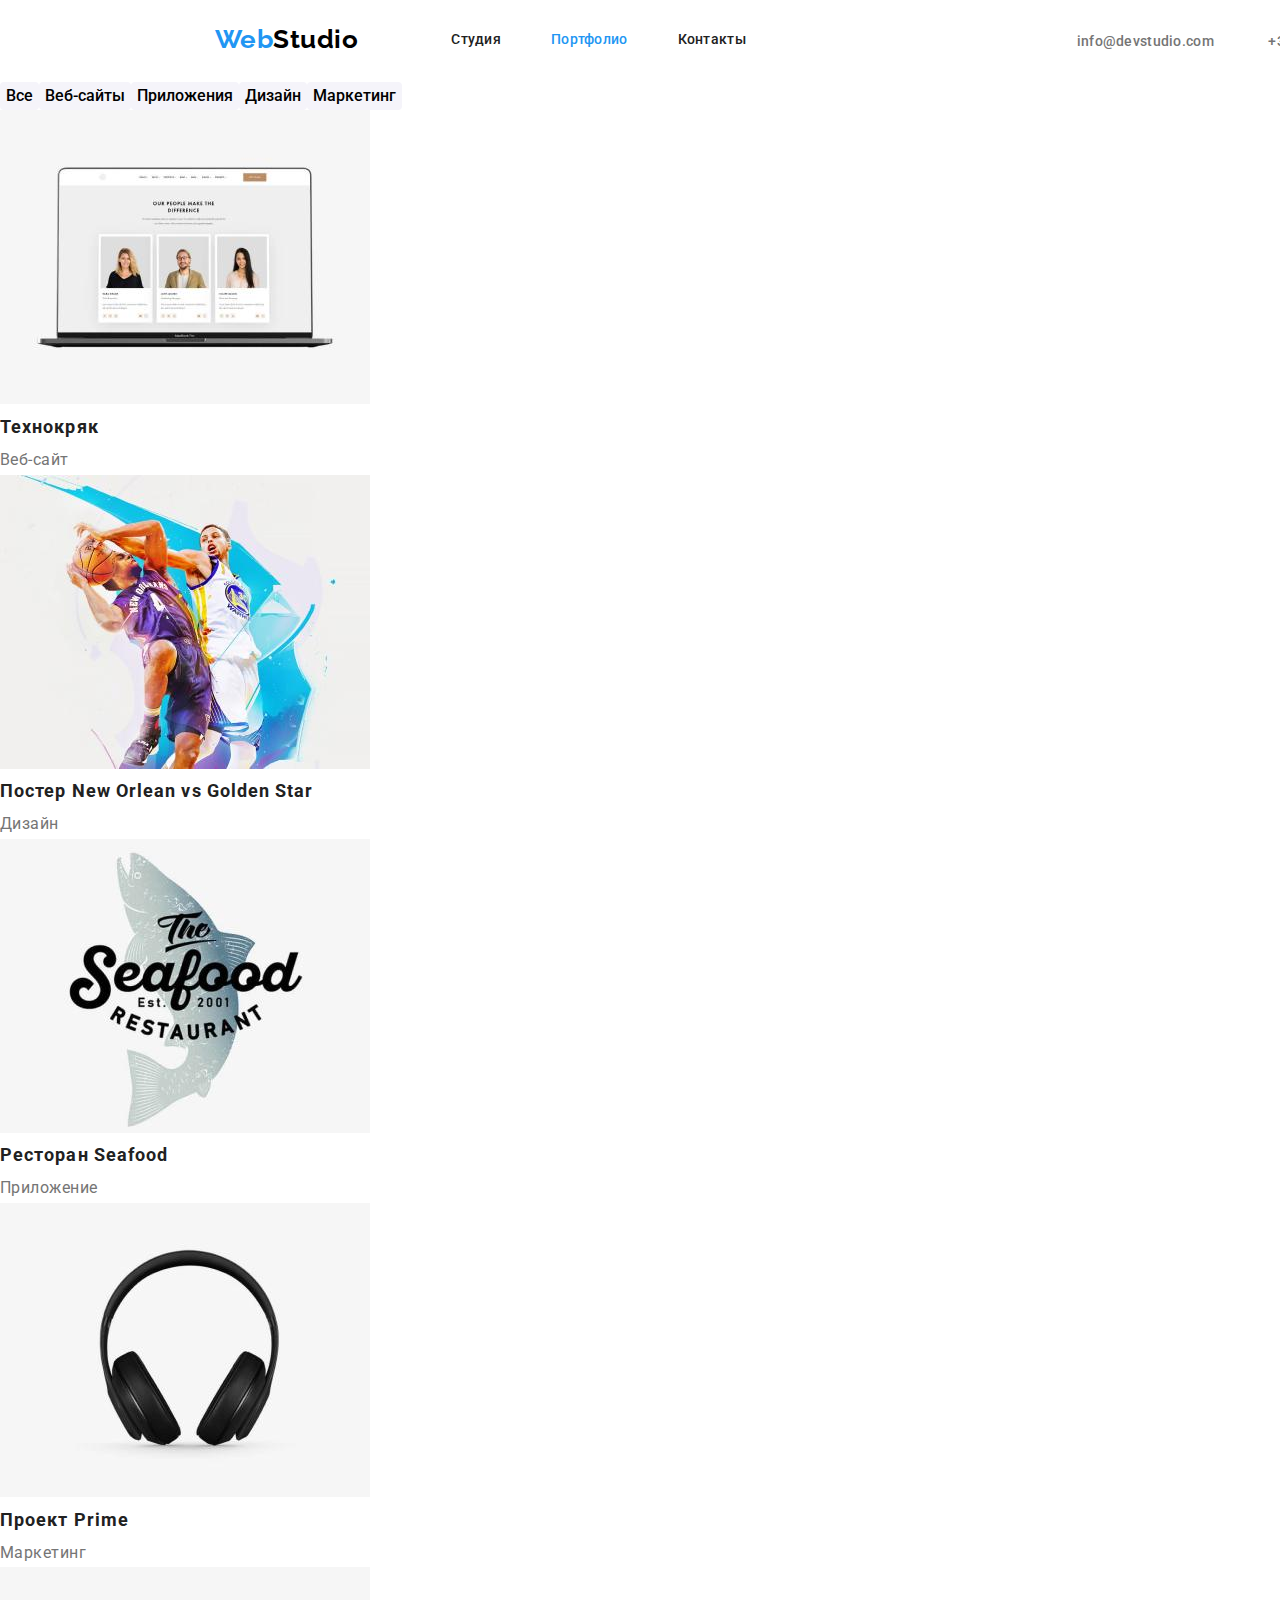
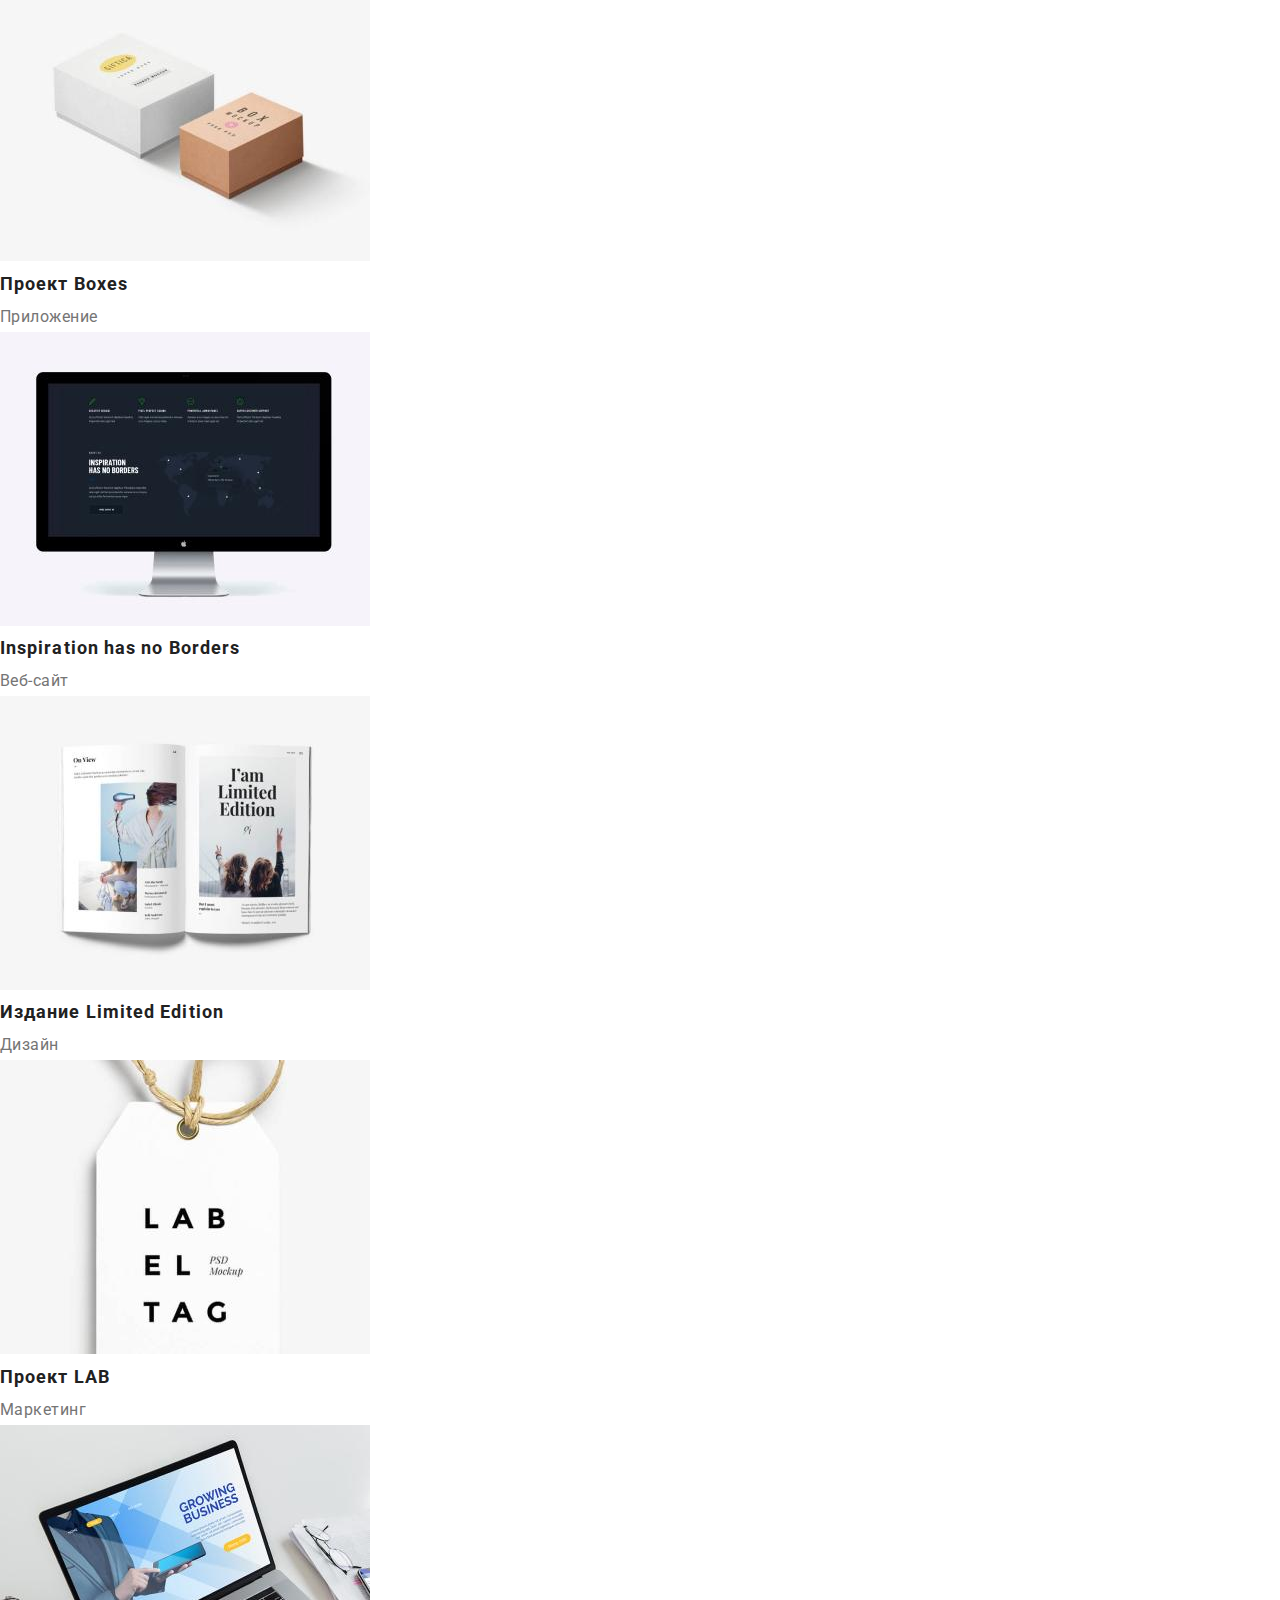
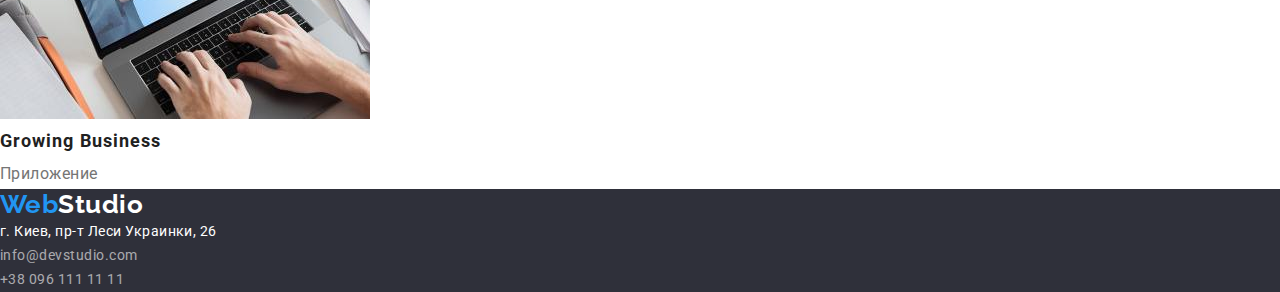
==== portfolio.html @ 9abdc6a3 "hw3 update" ====
<!DOCTYPE html>
<html lang="ru">
<head>
    <meta charset="UTF-8">
    <meta http-equiv="X-UA-Compatible" content="IE=edge">
    <meta name="viewport" content="width=device-width, initial-scale=1.0">
    <title>Портфолио</title>
    <link rel="preconnect" href="https://fonts.googleapis.com">
    <link rel="preconnect" href="https://fonts.gstatic.com" crossorigin>
    <link href="https://fonts.googleapis.com/css2?family=Raleway:wght@700&family=Roboto:wght@400;500;700;900&display=swap"
        rel="stylesheet">
    <link rel="stylesheet" href="./css/modern-normalize.css">
    <link rel="stylesheet" href="./css/styles.css">
</head>
<body>

    <!-- HEADER -->
    
    <header class="hdr">
        <nav>
            <ul class="hdr-list">
                <li><a class="logo-hdr" href="index.html">Web<span class="logo-studio">Studio</span></a></li>
                <div class="hdr-list-nav">
                <li class="hdr-list-items"><a class="nav-list" href="index.html">Студия</a></li>
                <li class="hdr-list-items"><a class="nav-list current" href="portfolio.html">Портфолио</a></li>
                <li class="hdr-list-items"><a class="nav-list" href="">Контакты</a></li>
            </div>
            </ul>
        </nav>
        <ul class="hdr-list1">
            <li class="hdr-list-items1"><a class="nav-list1" href="mailto:info@devstudio.com">info@devstudio.com</a></li>
            <li class="hdr-list-items1"><a class="nav-list1" href="tel:+380961111111">+38 096 111 11 11</a></li>
        </ul>
    </header>
        
    <!-- MAIN PART -->

    <main>
      
      <section class="portfolio">
      <h1 class="portfolio-title">Портфолио</h1>

      <!-- FILTERS -->
            <ul class="filters-list">
            <li><button class="filters-list-button active-button" type="button">Все</button></li>
            <li><button class="filters-list-button" type="button">Веб-сайты</button></li>
            <li><button class="filters-list-button" type="button">Приложения</button></li>
            <li><button class="filters-list-button" type="button">Дизайн</button></li>
            <li><button class="filters-list-button" type="button">Маркетинг</button></li>
        </ul>
       

        <!-- PROJECTS -->
            <ul class="projects-list">
            <li>
                <img src="./images/img1_1.jpg" width="370" alt="Фото_ноутбука">
                <h2 class="projects-list-h2">Технокряк</h2>
                <p class="projects-list-p">Веб-сайт</p>
            </li>
            <li>
                <img src="./images/img2_1.jpg" width="370" alt="Постер">
                <h2 class="projects-list-h2">Постер <span lang="en">New Orlean vs Golden Star</span></h2>
                <p class="projects-list-p">Дизайн</p>
            </li>
            <li>
                <img src="./images/img3_1.jpg" width="370" alt="Лого_ресторана">
                <h2 class="projects-list-h2">Ресторан <span lang="en">Seafood</span></h2>
                <p class="projects-list-p">Приложение</p>
            </li>
            <li>
                <img src="./images/img4_1.jpg" width="370" alt="Фото_наушников">
                <h2 class="projects-list-h2">Проект <span lang="en">Prime</span></h2>
                <p class="projects-list-p">Маркетинг</p>
            </li>
            <li>
                <img src="./images/img5_1.jpg" width="370" alt="Коробки">
                <h2 class="projects-list-h2">Проект <span lang="en">Boxes</span></h2>
                <p class="projects-list-p">Приложение</p>
            </li>
            <li>
                <img src="./images/img6_1.jpg" width="370" alt="Монитор">
                <h2 class="projects-list-h2" lang="en">Inspiration has no Borders</h2>
                <p class="projects-list-p">Веб-сайт</p>
            </li>
            <li>
                <img src="./images/img7_1.jpg" width="370" alt="Книга">
                <h2 class="projects-list-h2">Издание <span lang="en">Limited Edition</span></h2>
                <p class="projects-list-p">Дизайн</p>
            </li>
            <li>
                <img src="./images/img8_1.jpg" width="370" alt="Бирка">
                <h2 class="projects-list-h2">Проект <span lang="en">LAB</span></h2>
                <p class="projects-list-p">Маркетинг</p>
            </li>
            <li>
                <img src="./images/img9_1.jpg" width="370" alt="Ноутбук_на_столе">
                <h2 class="projects-list-h2" lang="en">Growing Business</h2>
                <p class="projects-list-p">Приложение</p>
            </li>
            </ul>
        </section>

    </main>

    <!-- FOOTER -->

    <footer class="foot">
        <a class="logo-ftr" href="index.html">Web<span class="logo-studio-footer">Studio</span></a>
        <address class="adrs">
            <ul class="foot-list">
                <li><a class="foot-adrs" href="https://goo.gl/maps/mkaMECq21xG1Tthk6" target="_blank"
                        rel="noopener noreferrer">
                        г. Киев, пр-т Леси Украинки, 26</a> </li>
                <li><a class="foot-contacts" href="mailto:info@devstudio.com">info@devstudio.com</a></li>
                <li><a class="foot-contacts" href="tel:+380961111111">+38 096 111 11 11</a></li>
            </ul>
        </address>
    </footer>
</body>
</html>
---- css/styles.css ----
:root {
  --background: #ffffff;
  --logo-text: #000000;
  --main-h2h3: #212121;
  --hero-background: #2f303a;
  --main-text: #757575;
  --footer: rgb(255, 255, 255, 0.6);
  --accent: #2196f3;
  --section4-bckgnd: #f5f4fa;
}

h1,
h2,
h3,
h4,
h5,
h6,
p,
ul {
  margin: 0;
  padding: 0;
  border: 0;
  font-size: 100%;
  font: inherit;
  vertical-align: baseline;
}

body {
  background-color: var(--background);
  font-family: 'Roboto', sans-serif;
  letter-spacing: 0.03em;
  color: var(--main-h2h3);
  box-sizing: border-box;
}

/* HEADER */

.hdr {
  width: 1600px;
  margin: 0 auto;
  display: flex;
  flex-direction: row;
}
.hdr-list .current {
  font-weight: 500;
  font-size: 14px;
  line-height: 1.14;
  letter-spacing: 0.02em;
  color: var(--accent);
  text-decoration: none;
}
.hdr-list-items {
  display: flex;
  flex-direction: row;
  margin-right: 50px;
}
.nav-list {
  text-decoration: none;
}
.nav-list1 {
  text-decoration: none;
}
.hdr-list {
  list-style: none;
  display: flex;
  flex-direction: row;
  margin: 0;
  padding: 0;
}
.hdr-list-nav {
  display: flex;
  margin-left: 93px;
  padding-top: 32px;
  padding-bottom: 32px;
}
.hdr-list1 {
  list-style: none;
  display: inline-block;
  flex-direction: row;
  margin-top: 32px;
  margin-right: 0;
  margin-bottom: 32px;
  margin-left: 281px;
}
.hdr-list-items1 {
  margin-right: 50px;
  display: inline-block;
}
.nav-list {
  font-weight: 500;
  font-size: 14px;
  line-height: 1.14;
  letter-spacing: 0.02em;
  color: var(--main-h2h3);
}

.nav-list1 {
  font-weight: 500;
  font-size: 14px;
  line-height: 1.14;
  letter-spacing: 0.02em;
  color: var(--main-text);
}

.logo-studio {
  color: var(--logo-text);
  font-family: Raleway;
  font-weight: 700;
  font-size: 26px;
  line-height: 1.19;
}

.logo-hdr,
.logo-ftr {
  color: var(--accent);
  font-family: Raleway;
  font-weight: 700;
  font-size: 26px;
  line-height: 1.19;
  text-decoration: none;
  display: inline-block;
  flex-direction: row;
}
.logo-hdr {
  margin-top: 24px;
  margin-bottom: 25px;
  margin-left: 215px;
}
.cont-header {
  display: flexbox;
  flex-direction: row;
}

.current:hover,
.current:focus,
.nav-list:hover,
.nav-list:focus,
.nav-list1:hover,
.nav-list1:focus {
  color: var(--accent);
}

/* BODY */

/* section 1 */
.section1 {
  display: flex;
  flex-direction: column;
  justify-content: center;
  background-color: var(--hero-background);
  width: 1600px;
  margin: 0 auto;
}

.section1-title {
  font-weight: 900;
  font-size: 44px;
  line-height: 1.36;
  letter-spacing: 0.06em;
  text-transform: uppercase;
  color: var(--background);
  text-align: center;
  margin-top: 200px;
  margin-left: auto;
  margin-right: auto;
}

.btn {
  font-family: Roboto;
  background-color: var(--accent);
  color: var(--background);
  cursor: pointer;
  font-weight: 700;
  font-size: 16px;
  line-height: 1.87;
  text-align: center;
  letter-spacing: 0.06em;
  border: none;
  border-radius: 4px;
  margin-top: 30px;
  margin-bottom: 200px;
  margin-right: auto;
  margin-left: auto;
  padding: 10px 32px;
}

.btn:hover,
.btn:focus,
.btn:active {
  background-color: var(--accent);
  color: var(--background);
}

/* section 2 */

.section2-title {
  display: none;
}

.section2-list {
  list-style: none;
}
.section2-subtitle {
  font-weight: 700;
  font-size: 14px;
  line-height: 1.14;
  text-transform: uppercase;
}

.section2-list-text {
  font-size: 14px;
  line-height: 1.71;
  color: var(--main-text);
}

/* section 3 */
.section3-title {
  font-weight: 700;
  font-size: 36px;
  line-height: 1.16;
}
.section3-list {
  list-style: none;
}
/* section4 */
.section4 {
  background-color: var(--section4-bckgnd);
}
.section4-title {
  font-weight: 700;
  font-size: 36px;
  line-height: 1.16;
}

.section4-list {
  list-style: none;
  background-color: var(--background);
}

.section4-list-title {
  font-weight: 500;
  font-size: 16px;
  line-height: 1.18;
}

.section4-list-text {
  font-size: 16px;
  line-height: 1.18;
  color: var(--main-text);
}

/* footer */
.foot {
  background-color: var(--hero-background);
}
.foot-adrs {
  text-decoration: none;
}
.foot-contacts {
  text-decoration: none;
}
.logo-studio-footer {
  font-family: Raleway;
  font-weight: 700;
  font-size: 26px;
  line-height: 1.19;
  color: var(--background);
}
.adrs {
  font-size: 14px;
  line-height: 1.71;
  font-style: normal;
  color: var(--background);
}
.foot-list {
  list-style: none;
}
.foot-adrs {
  font-size: 14px;
  line-height: 1.71;
  font-style: normal;
  color: var(--background);
}
.foot-adrs:hover,
.foot-adrs:focus,
.foot-adrs:active {
  color: var(--accent);
}

.foot-contacts {
  color: var(--footer);
}
.foot-contacts:hover,
.foot-contacts:focus,
.foot-contacts:active {
  color: var(--accent);
}

/* PORTFOLIO */

.portfolio-title {
  display: none;
}

/* FILTERS */
.filters-list {
  background-color: var(--background);
  display: flex;
  list-style: none;
}

.filters-list-button {
  font-family: Roboto;
  background-color: var(--section4-bckgnd);
  cursor: pointer;
  font-weight: 500;
  font-size: 16px;
  line-height: 1.62;
  text-align: center;
  border: none;
  border-radius: 4px;
}

.filters-list-button:hover,
.filters-list-button:focus,
.active-button:active {
  color: var(--background);
  background-color: var(--accent);
}

/* PROJECTS */
.projects-list {
  list-style: none;
}
.projects-list-h2 {
  font-weight: 700;
  font-size: 18px;
  line-height: 2;
  letter-spacing: 0.06em;
}
.projects-list-p {
  font-size: 16px;
  line-height: 1.87;
  color: var(--main-text);
}
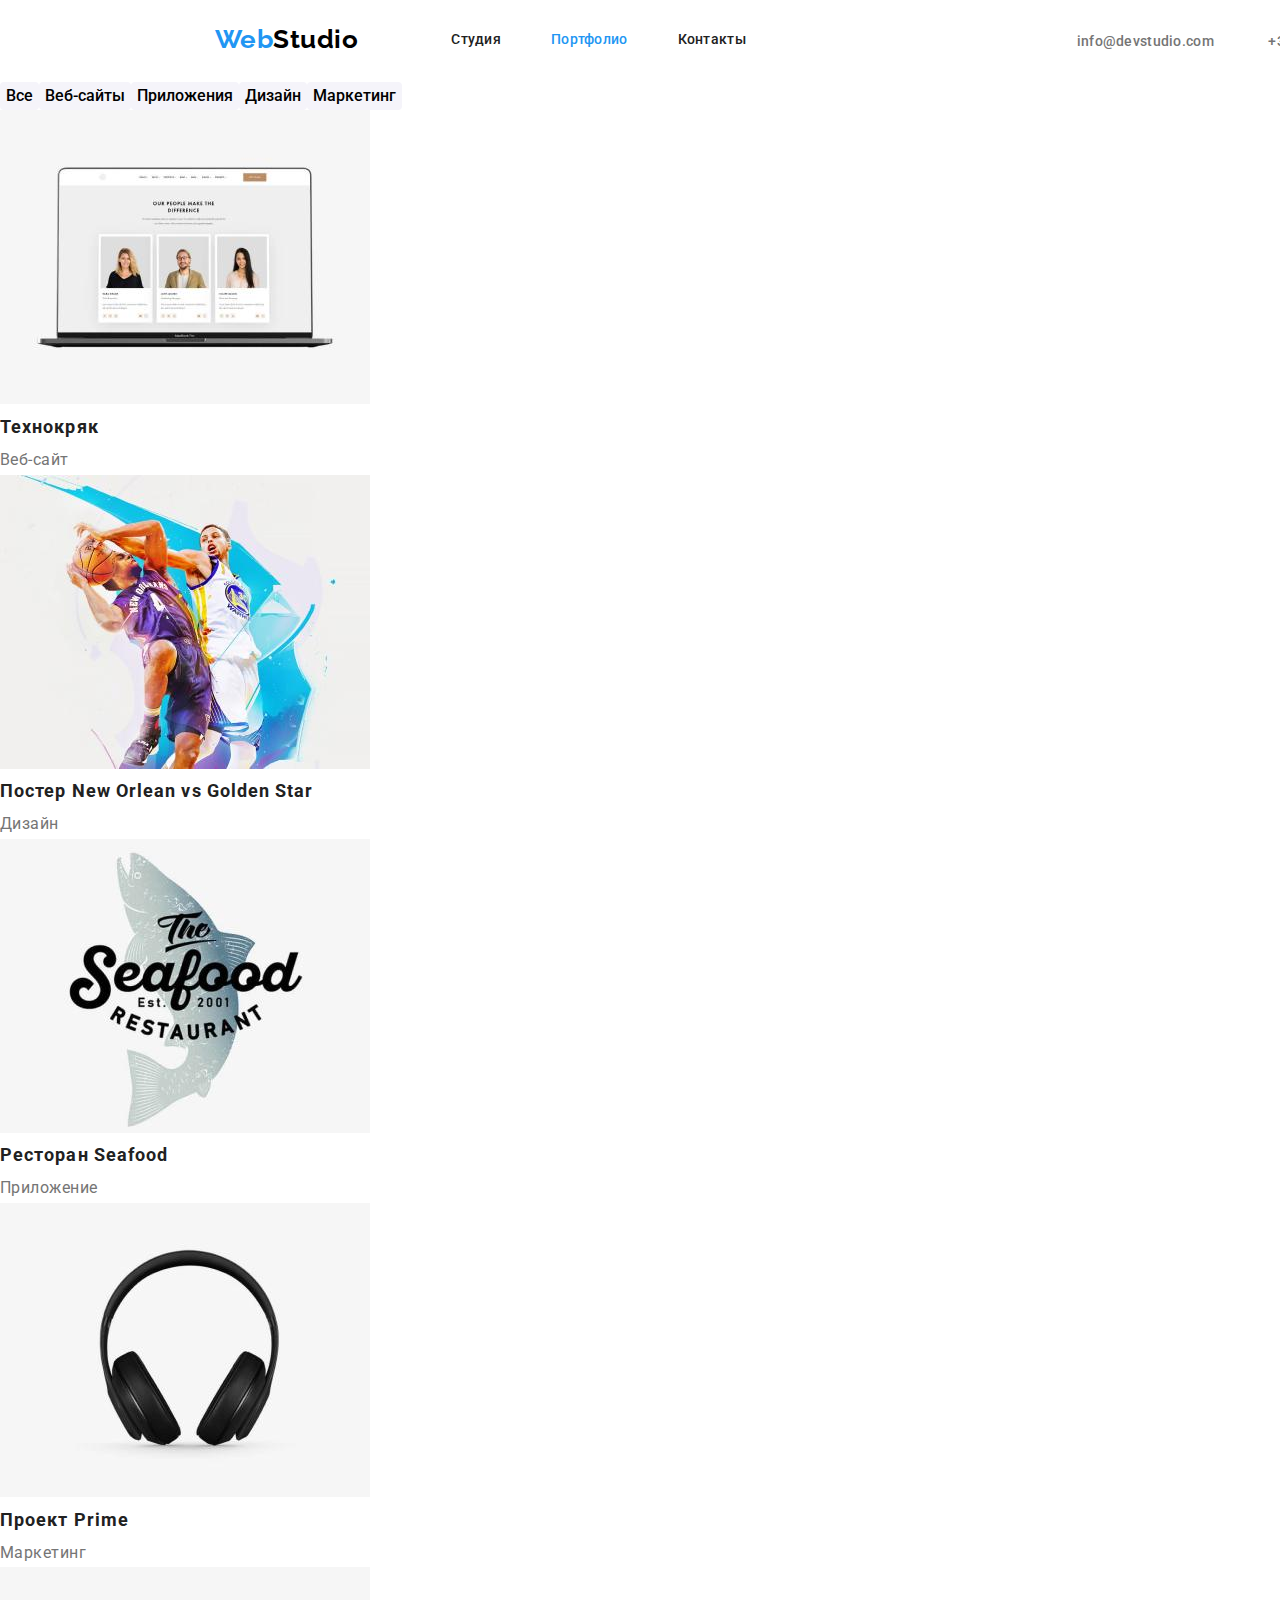
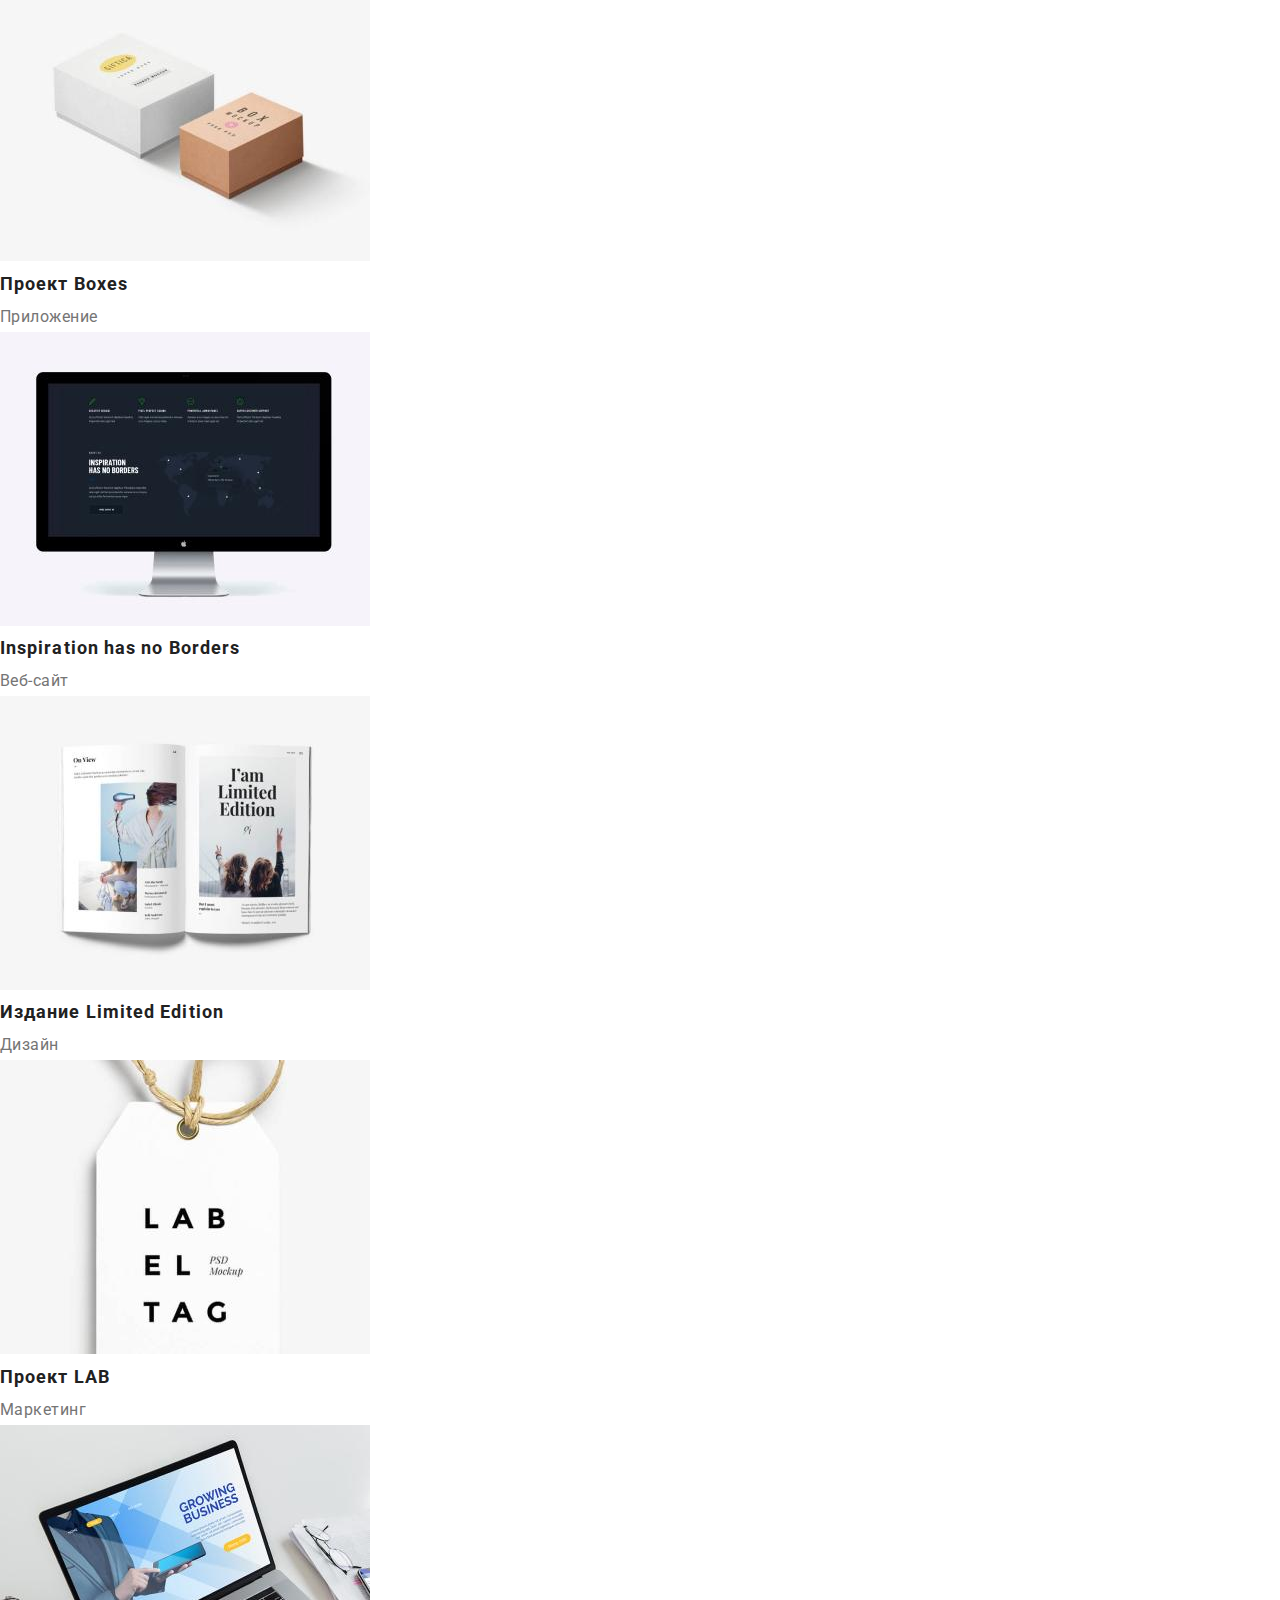
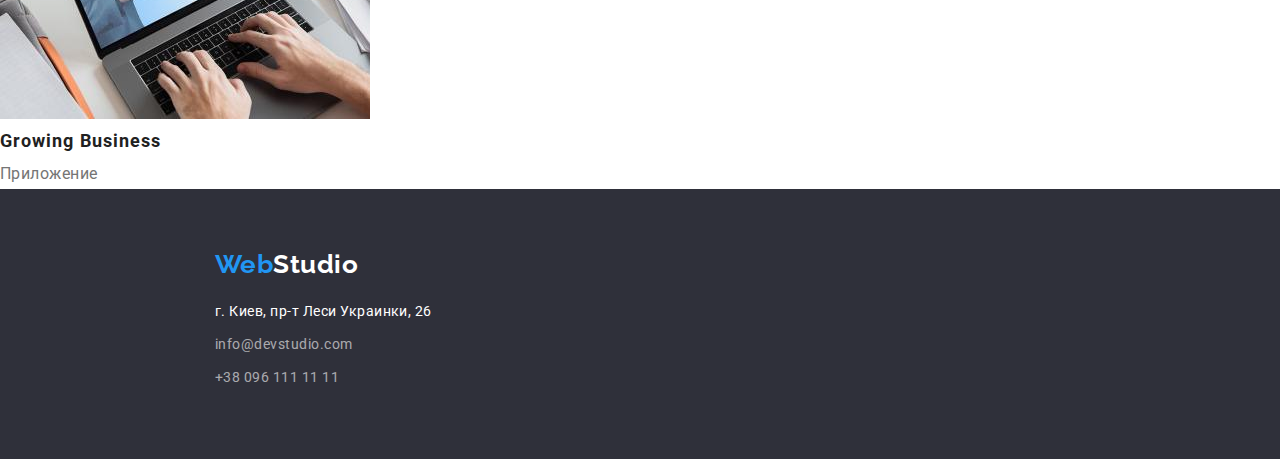
==== commit fcc68e6a: "HW3-update-index-done" ====
--- a/portfolio.html
+++ b/portfolio.html
@@ -108,11 +108,12 @@
         <a class="logo-ftr" href="index.html">Web<span class="logo-studio-footer">Studio</span></a>
         <address class="adrs">
             <ul class="foot-list">
-                <li><a class="foot-adrs" href="https://goo.gl/maps/mkaMECq21xG1Tthk6" target="_blank"
+                <li class="foot-list-item"><a class="foot-adrs" href="https://goo.gl/maps/mkaMECq21xG1Tthk6" target="_blank"
                         rel="noopener noreferrer">
                         г. Киев, пр-т Леси Украинки, 26</a> </li>
-                <li><a class="foot-contacts" href="mailto:info@devstudio.com">info@devstudio.com</a></li>
-                <li><a class="foot-contacts" href="tel:+380961111111">+38 096 111 11 11</a></li>
+                <li class="foot-list-item"><a class="foot-contacts" href="mailto:info@devstudio.com">info@devstudio.com</a>
+                </li>
+                <li class="foot-list-item"><a class="foot-contacts" href="tel:+380961111111">+38 096 111 11 11</a></li>
             </ul>
         </address>
     </footer>
--- a/css/styles.css
+++ b/css/styles.css
@@ -118,13 +118,13 @@
   font-size: 26px;
   line-height: 1.19;
   text-decoration: none;
-  display: inline-block;
-  flex-direction: row;
 }
 .logo-hdr {
   margin-top: 24px;
   margin-bottom: 25px;
   margin-left: 215px;
+  display: inline-block;
+  flex-direction: row;
 }
 .cont-header {
   display: flexbox;
@@ -192,19 +192,32 @@
 }
 
 /* section 2 */
-
+.section2 {
+  width: 1170px;
+  display: flex;
+  margin-top: 94px;
+  margin-left: auto;
+  margin-right: auto;
+}
 .section2-title {
   display: none;
 }
 
 .section2-list {
   list-style: none;
+  display: flex;
+  flex-direction: row;
+}
+.sec2-list-item {
+  margin-right: 30px;
+  width: 270px;
 }
 .section2-subtitle {
   font-weight: 700;
   font-size: 14px;
   line-height: 1.14;
   text-transform: uppercase;
+  margin-bottom: 10px;
 }
 
 .section2-list-text {
@@ -214,44 +227,95 @@
 }
 
 /* section 3 */
+.section3 {
+  width: 1170px;
+  margin-top: 94px;
+  margin-left: auto;
+  margin-right: auto;
+}
 .section3-title {
   font-weight: 700;
   font-size: 36px;
   line-height: 1.16;
+  display: flex;
+  flex-direction: row;
+  justify-content: center;
 }
 .section3-list {
-  list-style: none;
+  display: flex;
+  flex-direction: row;
+  margin-top: 50px;
+}
+.section3-list-item {
+  list-style: none;
+  margin-right: 30px;
 }
 /* section4 */
 .section4 {
   background-color: var(--section4-bckgnd);
+  width: 1600px;
+  margin-top: 94px;
+  margin-right: auto;
+  margin-left: auto;
+  padding-top: 94px;
+  padding-bottom: 94px;
 }
 .section4-title {
   font-weight: 700;
   font-size: 36px;
   line-height: 1.16;
-}
-
+  display: flex;
+  flex-direction: row;
+  justify-content: center;
+}
 .section4-list {
+  margin-top: 50px;
+  margin-right: auto;
+  margin-left: auto;
+  display: flex;
+  flex-direction: row;
+  width: 1170px;
+}
+.section4-list-item {
   list-style: none;
   background-color: var(--background);
+  margin-right: 30px;
 }
 
 .section4-list-title {
   font-weight: 500;
   font-size: 16px;
   line-height: 1.18;
+  display: flex;
+  justify-content: center;
+  margin-top: 30px;
 }
 
 .section4-list-text {
   font-size: 16px;
   line-height: 1.18;
+  display: flex;
+  justify-content: center;
+  margin-top: 10px;
+  margin-bottom: 30px;
   color: var(--main-text);
 }
 
 /* footer */
 .foot {
   background-color: var(--hero-background);
+  display: flex;
+  flex-direction: column;
+  width: 1600px;
+  margin-right: auto;
+  margin-left: auto;
+  padding-top: 60px;
+  padding-bottom: 60px;
+}
+.logo-ftr {
+  display: flex;
+  flex-direction: row;
+  margin-left: 215px;
 }
 .foot-adrs {
   text-decoration: none;
@@ -271,9 +335,16 @@
   line-height: 1.71;
   font-style: normal;
   color: var(--background);
+  margin-top: 20px;
+  margin-left: 215px;
 }
 .foot-list {
   list-style: none;
+  display: flex;
+  flex-direction: column;
+}
+.foot-list-item {
+  margin-bottom: 9px;
 }
 .foot-adrs {
   font-size: 14px;
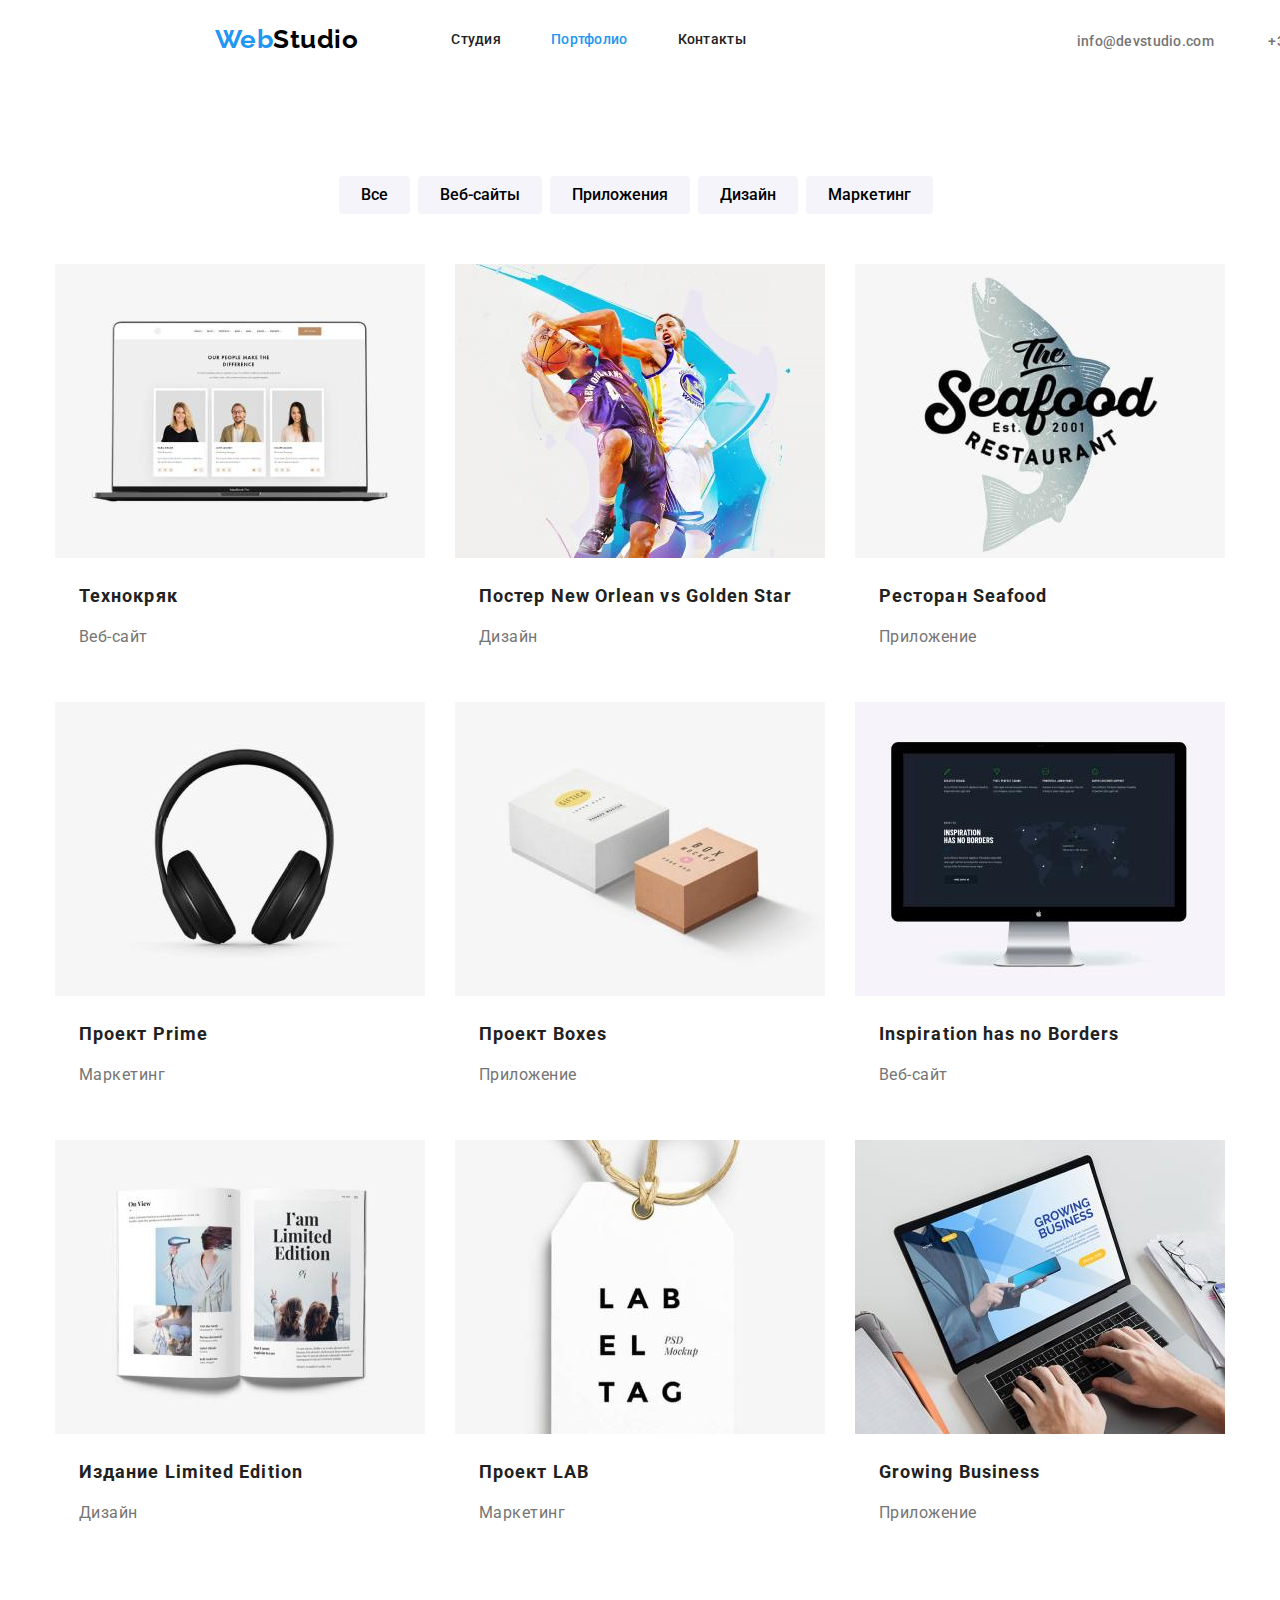
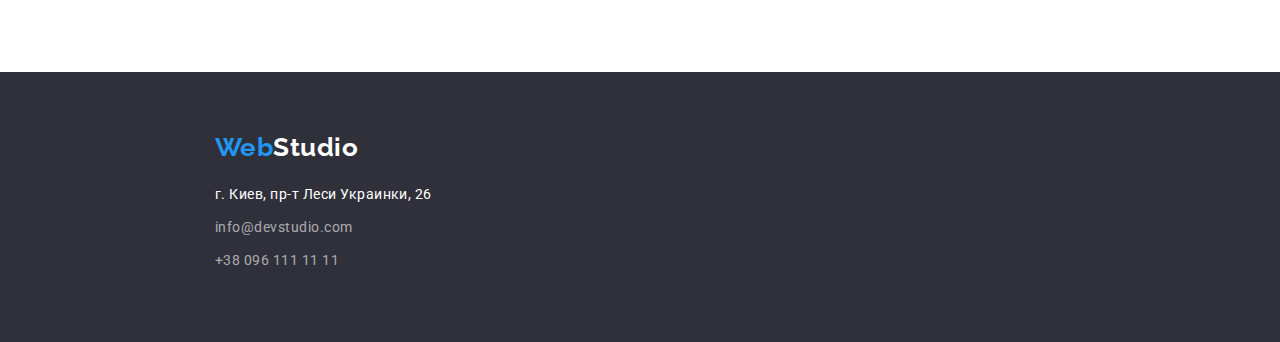
==== commit 0e00e8d0: "HW3-update" ====
--- a/portfolio.html
+++ b/portfolio.html
@@ -52,50 +52,50 @@
 
         <!-- PROJECTS -->
             <ul class="projects-list">
-            <li>
+            <li class="projects-list-item">
                 <img src="./images/img1_1.jpg" width="370" alt="Фото_ноутбука">
-                <h2 class="projects-list-h2">Технокряк</h2>
-                <p class="projects-list-p">Веб-сайт</p>
+                <h2 class="projects-list-subtitle">Технокряк</h2>
+                <p class="projects-list-text">Веб-сайт</p>
             </li>
-            <li>
+            <li class="projects-list-item">
                 <img src="./images/img2_1.jpg" width="370" alt="Постер">
-                <h2 class="projects-list-h2">Постер <span lang="en">New Orlean vs Golden Star</span></h2>
-                <p class="projects-list-p">Дизайн</p>
+                <h2 class="projects-list-subtitle">Постер <span lang="en">New Orlean vs Golden Star</span></h2>
+                <p class="projects-list-text">Дизайн</p>
             </li>
-            <li>
+            <li class="projects-list-item">
                 <img src="./images/img3_1.jpg" width="370" alt="Лого_ресторана">
-                <h2 class="projects-list-h2">Ресторан <span lang="en">Seafood</span></h2>
-                <p class="projects-list-p">Приложение</p>
+                <h2 class="projects-list-subtitle">Ресторан <span lang="en">Seafood</span></h2>
+                <p class="projects-list-text">Приложение</p>
             </li>
-            <li>
+            <li class="projects-list-item">
                 <img src="./images/img4_1.jpg" width="370" alt="Фото_наушников">
-                <h2 class="projects-list-h2">Проект <span lang="en">Prime</span></h2>
-                <p class="projects-list-p">Маркетинг</p>
+                <h2 class="projects-list-subtitle">Проект <span lang="en">Prime</span></h2>
+                <p class="projects-list-text">Маркетинг</p>
             </li>
-            <li>
+            <li class="projects-list-item">
                 <img src="./images/img5_1.jpg" width="370" alt="Коробки">
-                <h2 class="projects-list-h2">Проект <span lang="en">Boxes</span></h2>
-                <p class="projects-list-p">Приложение</p>
+                <h2 class="projects-list-subtitle">Проект <span lang="en">Boxes</span></h2>
+                <p class="projects-list-text">Приложение</p>
             </li>
-            <li>
+            <li class="projects-list-item">
                 <img src="./images/img6_1.jpg" width="370" alt="Монитор">
-                <h2 class="projects-list-h2" lang="en">Inspiration has no Borders</h2>
-                <p class="projects-list-p">Веб-сайт</p>
+                <h2 class="projects-list-subtitle" lang="en">Inspiration has no Borders</h2>
+                <p class="projects-list-text">Веб-сайт</p>
             </li>
-            <li>
+            <li class="projects-list-item">
                 <img src="./images/img7_1.jpg" width="370" alt="Книга">
-                <h2 class="projects-list-h2">Издание <span lang="en">Limited Edition</span></h2>
-                <p class="projects-list-p">Дизайн</p>
+                <h2 class="projects-list-subtitle">Издание <span lang="en">Limited Edition</span></h2>
+                <p class="projects-list-text">Дизайн</p>
             </li>
-            <li>
+            <li class="projects-list-item">
                 <img src="./images/img8_1.jpg" width="370" alt="Бирка">
-                <h2 class="projects-list-h2">Проект <span lang="en">LAB</span></h2>
-                <p class="projects-list-p">Маркетинг</p>
+                <h2 class="projects-list-subtitle">Проект <span lang="en">LAB</span></h2>
+                <p class="projects-list-text">Маркетинг</p>
             </li>
-            <li>
+            <li class="projects-list-item">
                 <img src="./images/img9_1.jpg" width="370" alt="Ноутбук_на_столе">
-                <h2 class="projects-list-h2" lang="en">Growing Business</h2>
-                <p class="projects-list-p">Приложение</p>
+                <h2 class="projects-list-subtitle" lang="en">Growing Business</h2>
+                <p class="projects-list-text">Приложение</p>
             </li>
             </ul>
         </section>
--- a/css/styles.css
+++ b/css/styles.css
@@ -368,7 +368,13 @@
 }
 
 /* PORTFOLIO */
-
+.portfolio {
+  width: 1170px;
+  margin-top: 94px;
+  margin-bottom: 94px;
+  margin-right: auto;
+  margin-left: auto;
+}
 .portfolio-title {
   display: none;
 }
@@ -377,6 +383,10 @@
 .filters-list {
   background-color: var(--background);
   display: flex;
+  flex-direction: row;
+  justify-content: center;
+  margin-top: 0;
+  margin-bottom: 50px;
   list-style: none;
 }
 
@@ -390,6 +400,8 @@
   text-align: center;
   border: none;
   border-radius: 4px;
+  margin-right: 8px;
+  padding: 6px 22px;
 }
 
 .filters-list-button:hover,
@@ -402,15 +414,30 @@
 /* PROJECTS */
 .projects-list {
   list-style: none;
-}
-.projects-list-h2 {
+  display: flex;
+  flex-wrap: wrap;
+  margin-right: -30px;
+}
+.projects-list-item {
+  display: flex;
+  flex-direction: column;
+  margin-right: 30px;
+  margin-bottom: 30px;
+}
+.projects-list-subtitle {
   font-weight: 700;
   font-size: 18px;
   line-height: 2;
   letter-spacing: 0.06em;
-}
-.projects-list-p {
+  margin-top: 20px;
+  margin-bottom: 4px;
+  margin-left: 24px;
+}
+.projects-list-text {
   font-size: 16px;
   line-height: 1.87;
   color: var(--main-text);
-}
+  margin-top: 4px;
+  margin-bottom: 20px;
+  margin-left: 24px;
+}
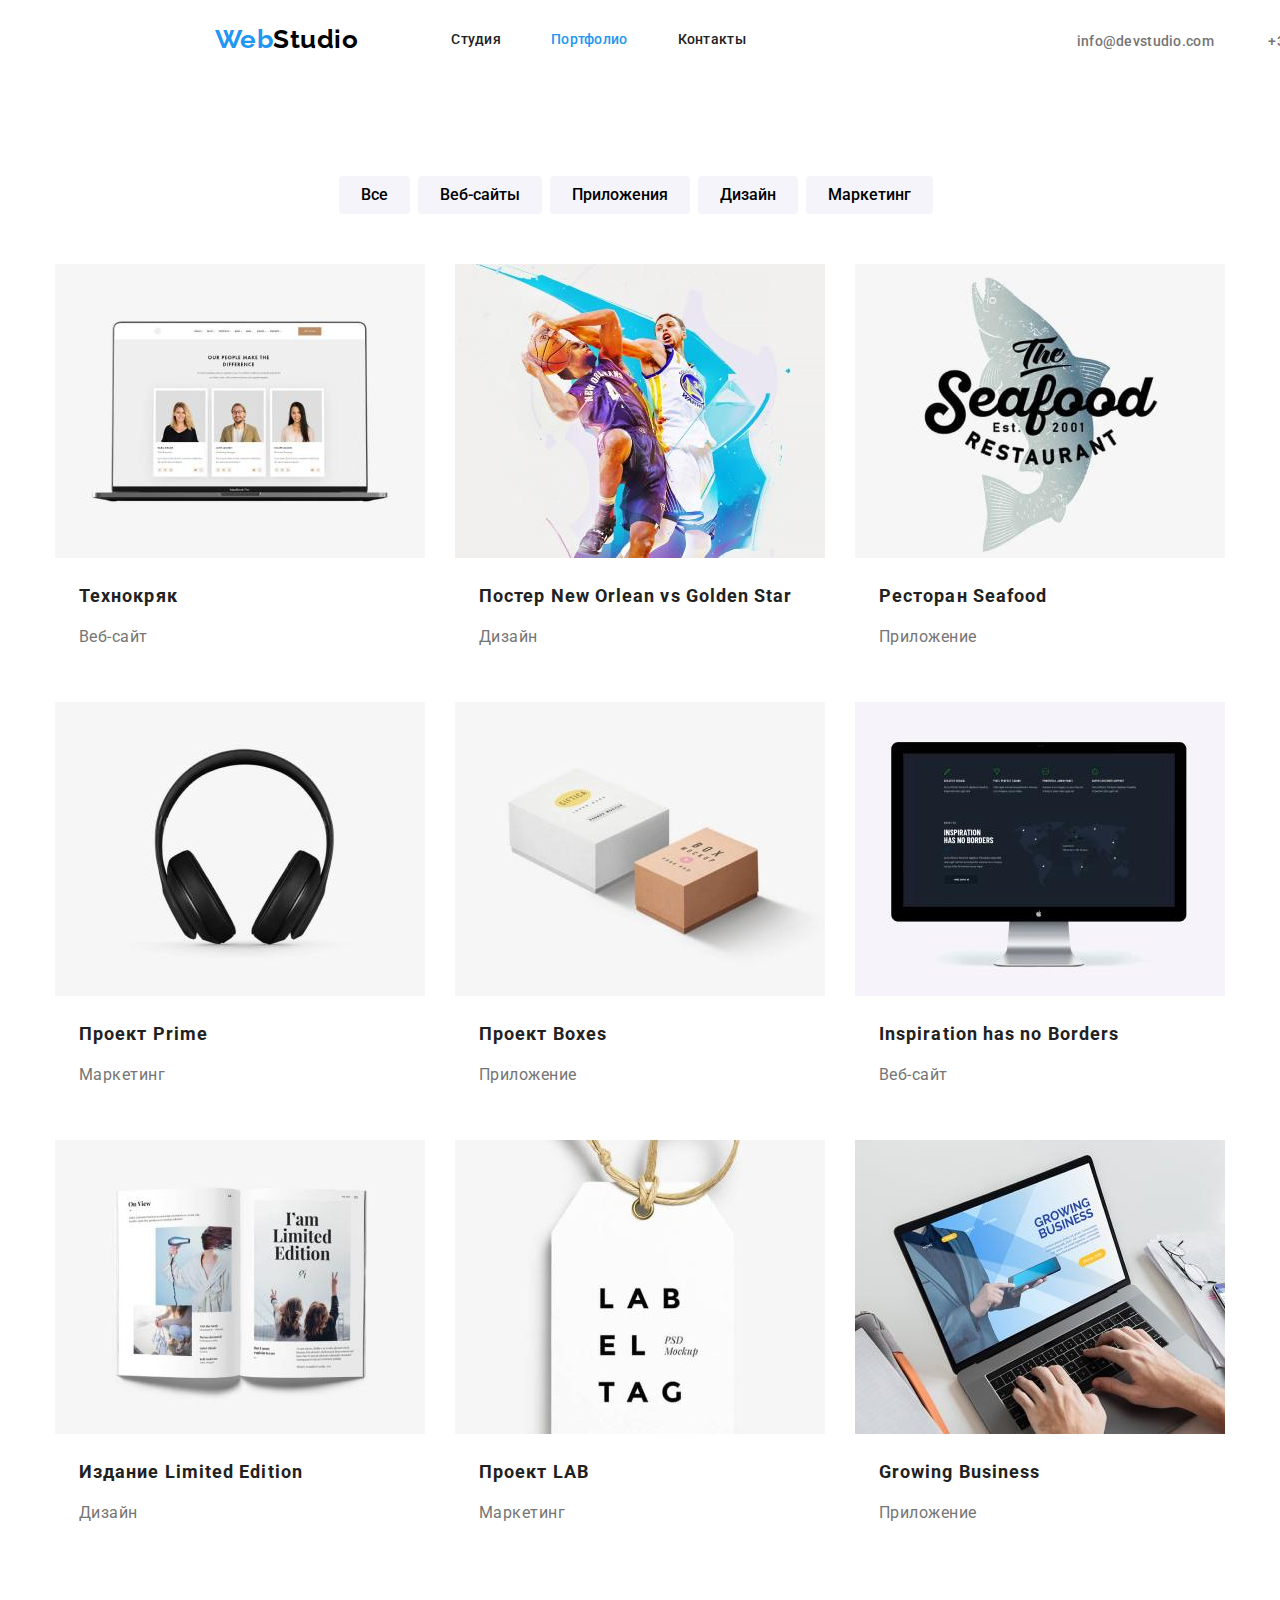
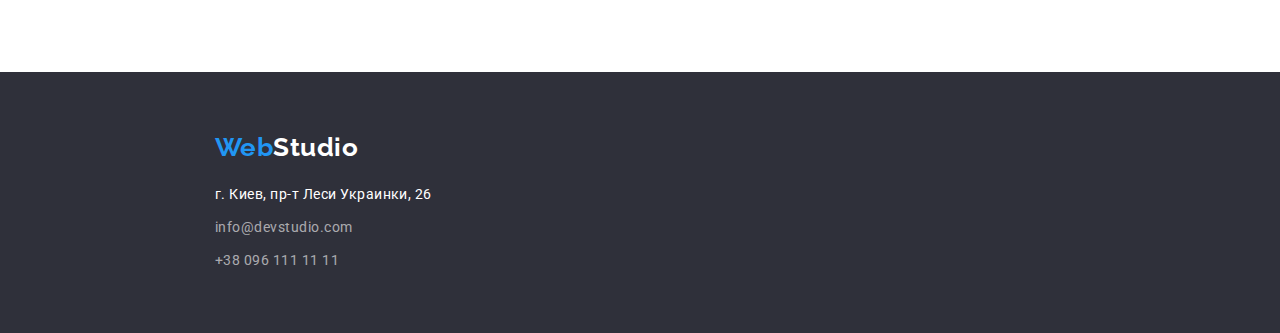
==== commit 94c5648f: "HW3-update" ====
--- a/portfolio.html
+++ b/portfolio.html
@@ -17,14 +17,12 @@
     <!-- HEADER -->
     
     <header class="hdr">
-        <nav>
+        <nav class="navigation">
+            <a class="logo-hdr" href="index.html">Web<span class="logo-studio">Studio</span></a>
             <ul class="hdr-list">
-                <li><a class="logo-hdr" href="index.html">Web<span class="logo-studio">Studio</span></a></li>
-                <div class="hdr-list-nav">
                 <li class="hdr-list-items"><a class="nav-list" href="index.html">Студия</a></li>
                 <li class="hdr-list-items"><a class="nav-list current" href="portfolio.html">Портфолио</a></li>
                 <li class="hdr-list-items"><a class="nav-list" href="">Контакты</a></li>
-            </div>
             </ul>
         </nav>
         <ul class="hdr-list1">
--- a/css/styles.css
+++ b/css/styles.css
@@ -34,7 +34,10 @@
 }
 
 /* HEADER */
-
+.navigation {
+  display: flex;
+  flex-direction: row;
+}
 .hdr {
   width: 1600px;
   margin: 0 auto;
@@ -64,15 +67,11 @@
   list-style: none;
   display: flex;
   flex-direction: row;
-  margin: 0;
-  padding: 0;
-}
-.hdr-list-nav {
-  display: flex;
   margin-left: 93px;
   padding-top: 32px;
   padding-bottom: 32px;
 }
+
 .hdr-list1 {
   list-style: none;
   display: inline-block;
@@ -310,7 +309,7 @@
   margin-right: auto;
   margin-left: auto;
   padding-top: 60px;
-  padding-bottom: 60px;
+  padding-bottom: 51px;
 }
 .logo-ftr {
   display: flex;
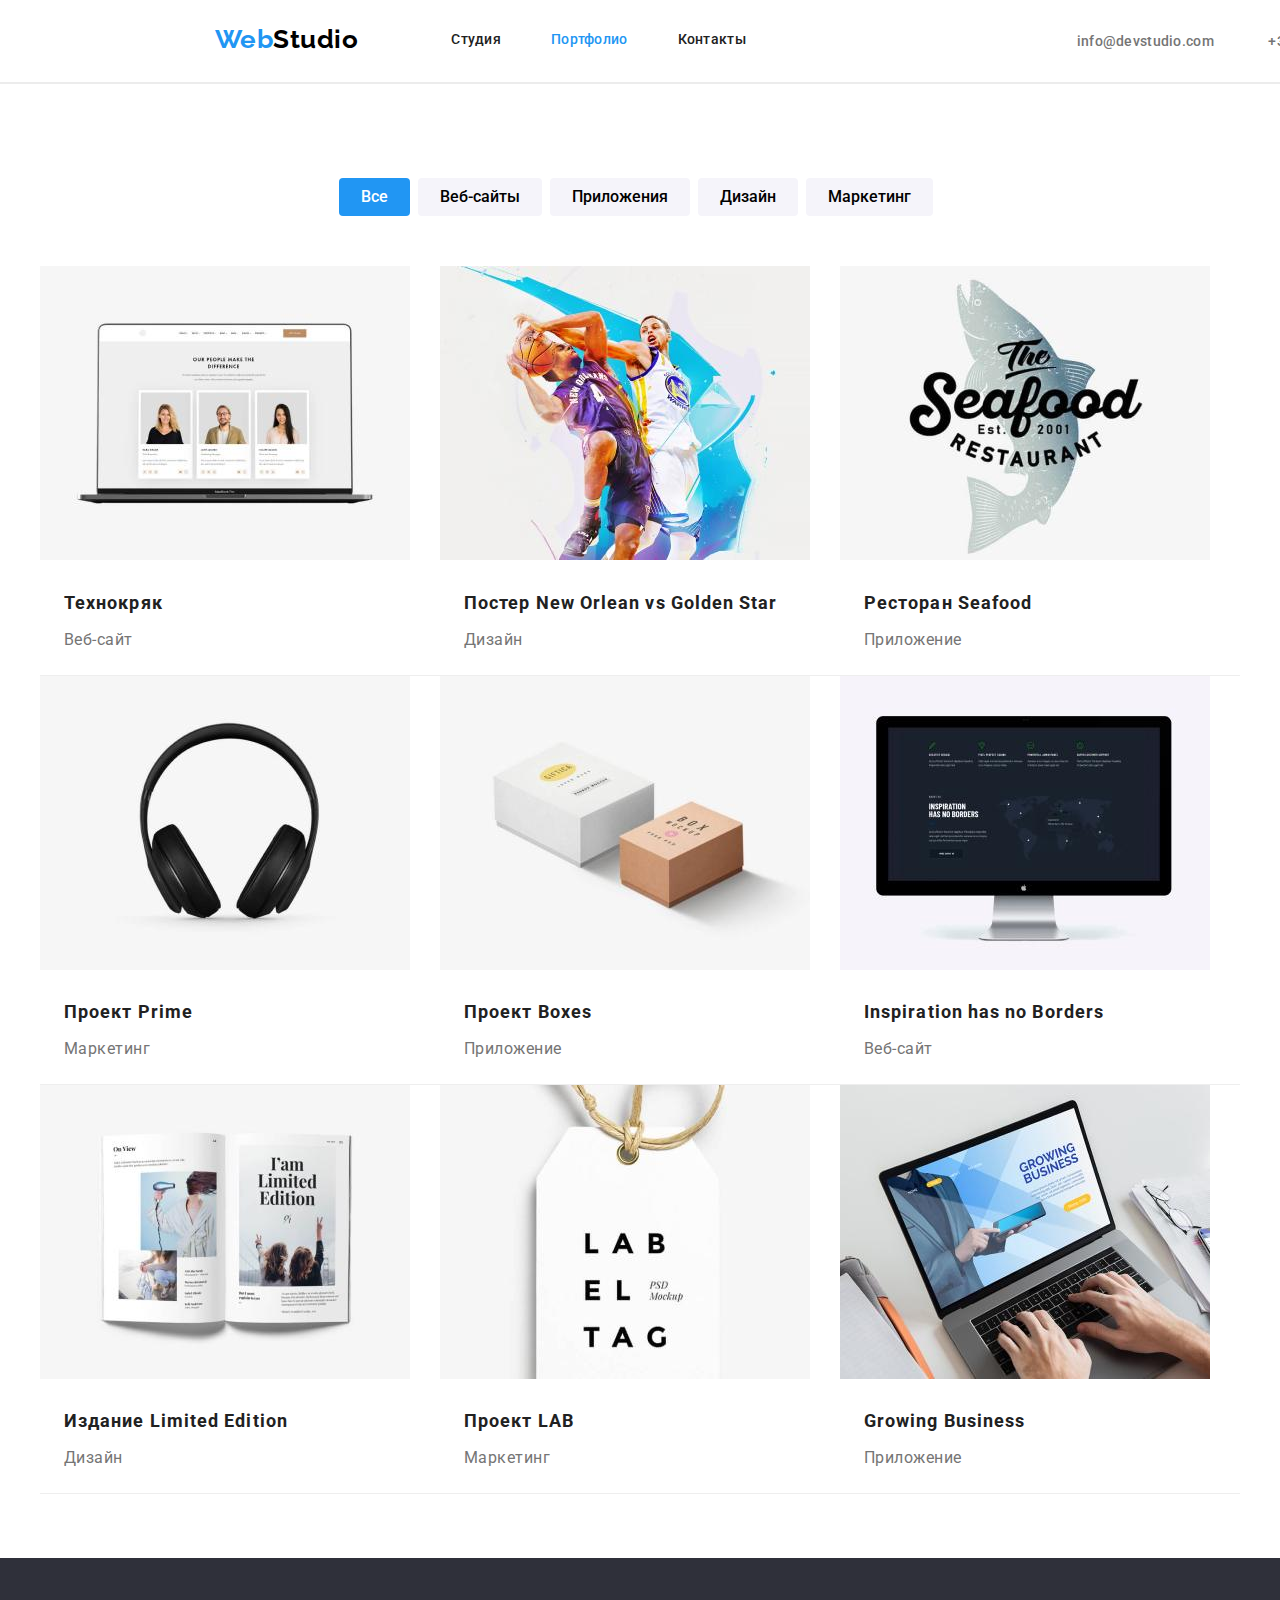
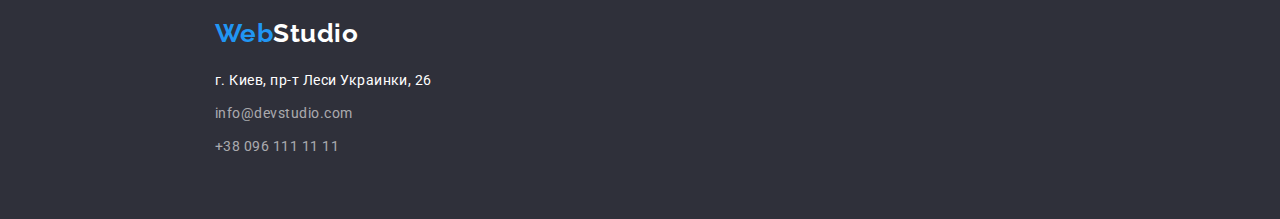
==== commit 4428cd18: "HW3-update" ====
--- a/portfolio.html
+++ b/portfolio.html
@@ -17,6 +17,9 @@
     <!-- HEADER -->
     
     <header class="hdr">
+
+        <div class="container hdr">
+
         <nav class="navigation">
             <a class="logo-hdr" href="index.html">Web<span class="logo-studio">Studio</span></a>
             <ul class="hdr-list">
@@ -29,26 +32,37 @@
             <li class="hdr-list-items1"><a class="nav-list1" href="mailto:info@devstudio.com">info@devstudio.com</a></li>
             <li class="hdr-list-items1"><a class="nav-list1" href="tel:+380961111111">+38 096 111 11 11</a></li>
         </ul>
+
+    </div>
+
     </header>
         
     <!-- MAIN PART -->
 
     <main>
       
-      <section class="portfolio">
+      <section class="section">
+
+          <div class="container">
+
       <h1 class="portfolio-title">Портфолио</h1>
 
       <!-- FILTERS -->
             <ul class="filters-list">
-            <li><button class="filters-list-button active-button" type="button">Все</button></li>
-            <li><button class="filters-list-button" type="button">Веб-сайты</button></li>
-            <li><button class="filters-list-button" type="button">Приложения</button></li>
-            <li><button class="filters-list-button" type="button">Дизайн</button></li>
-            <li><button class="filters-list-button" type="button">Маркетинг</button></li>
+            <li class="filters-list-items"><button class="filters-list-button active-button" type="button">Все</button></li>
+            <li class="filters-list-items"><button class="filters-list-button" type="button">Веб-сайты</button></li>
+            <li class="filters-list-items"><button class="filters-list-button" type="button">Приложения</button></li>
+            <li class="filters-list-items"><button class="filters-list-button" type="button">Дизайн</button></li>
+            <li class="filters-list-items"><button class="filters-list-button" type="button">Маркетинг</button></li>
         </ul>
+    
+    </div>
        
 
         <!-- PROJECTS -->
+
+<div class="container"> 
+
             <ul class="projects-list">
             <li class="projects-list-item">
                 <img src="./images/img1_1.jpg" width="370" alt="Фото_ноутбука">
@@ -96,6 +110,9 @@
                 <p class="projects-list-text">Приложение</p>
             </li>
             </ul>
+        
+        </div>
+
         </section>
 
     </main>
@@ -103,17 +120,23 @@
     <!-- FOOTER -->
 
     <footer class="foot">
-        <a class="logo-ftr" href="index.html">Web<span class="logo-studio-footer">Studio</span></a>
-        <address class="adrs">
-            <ul class="foot-list">
-                <li class="foot-list-item"><a class="foot-adrs" href="https://goo.gl/maps/mkaMECq21xG1Tthk6" target="_blank"
-                        rel="noopener noreferrer">
-                        г. Киев, пр-т Леси Украинки, 26</a> </li>
-                <li class="foot-list-item"><a class="foot-contacts" href="mailto:info@devstudio.com">info@devstudio.com</a>
-                </li>
-                <li class="foot-list-item"><a class="foot-contacts" href="tel:+380961111111">+38 096 111 11 11</a></li>
-            </ul>
-        </address>
+    
+        <div class="container foot">
+    
+            <a class="logo-ftr" href="index.html">Web<span class="logo-studio-footer">Studio</span></a>
+            <address class="adrs">
+                <ul class="foot-list">
+                    <li class="foot-list-item"><a class="foot-adrs" href="https://goo.gl/maps/mkaMECq21xG1Tthk6"
+                            target="_blank" rel="noopener noreferrer">
+                            г. Киев, пр-т Леси Украинки, 26</a> </li>
+                    <li class="foot-list-item"><a class="foot-contacts"
+                            href="mailto:info@devstudio.com">info@devstudio.com</a></li>
+                    <li class="foot-list-item"><a class="foot-contacts" href="tel:+380961111111">+38 096 111 11 11</a></li>
+                </ul>
+            </address>
+    
+        </div>
+    
     </footer>
 </body>
 </html>--- a/css/styles.css
+++ b/css/styles.css
@@ -7,6 +7,8 @@
   --footer: rgb(255, 255, 255, 0.6);
   --accent: #2196f3;
   --section4-bckgnd: #f5f4fa;
+  --header-border: #ececec;
+  --projects-border: #eeeeee;
 }
 
 h1,
@@ -34,15 +36,27 @@
 }
 
 /* HEADER */
-.navigation {
-  display: flex;
-  flex-direction: row;
+.container {
+  width: 1200px;
+  display: flex;
+  flex-direction: column;
+  margin-left: auto;
+  margin-right: auto;
+}
+
+.section {
+  padding-top: 94px;
+  padding-bottom: 94px;
+  width: 1200px;
+  margin-left: auto;
+  margin-right: auto;
 }
 .hdr {
   width: 1600px;
   margin: 0 auto;
   display: flex;
   flex-direction: row;
+  border-bottom: 1px solid var(--header-border);
 }
 .hdr-list .current {
   font-weight: 500;
@@ -51,6 +65,10 @@
   letter-spacing: 0.02em;
   color: var(--accent);
   text-decoration: none;
+}
+.navigation {
+  display: flex;
+  flex-direction: row;
 }
 .hdr-list-items {
   display: flex;
@@ -125,11 +143,6 @@
   display: inline-block;
   flex-direction: row;
 }
-.cont-header {
-  display: flexbox;
-  flex-direction: row;
-}
-
 .current:hover,
 .current:focus,
 .nav-list:hover,
@@ -142,13 +155,14 @@
 /* BODY */
 
 /* section 1 */
-.section1 {
+.hero {
   display: flex;
   flex-direction: column;
   justify-content: center;
   background-color: var(--hero-background);
   width: 1600px;
   margin: 0 auto;
+  padding: 0;
 }
 
 .section1-title {
@@ -160,8 +174,6 @@
   color: var(--background);
   text-align: center;
   margin-top: 200px;
-  margin-left: auto;
-  margin-right: auto;
 }
 
 .btn {
@@ -191,13 +203,7 @@
 }
 
 /* section 2 */
-.section2 {
-  width: 1170px;
-  display: flex;
-  margin-top: 94px;
-  margin-left: auto;
-  margin-right: auto;
-}
+
 .section2-title {
   display: none;
 }
@@ -206,10 +212,13 @@
   list-style: none;
   display: flex;
   flex-direction: row;
+  width: 1200px;
+  outline: 1px solid black;
+  margin-right: -30px;
 }
 .sec2-list-item {
-  margin-right: 30px;
-  width: 270px;
+  /* margin-right: 30px; */
+  flex-basis: calc((100% -30px) / 4);
 }
 .section2-subtitle {
   font-weight: 700;
@@ -227,18 +236,14 @@
 
 /* section 3 */
 .section3 {
-  width: 1170px;
-  margin-top: 94px;
-  margin-left: auto;
-  margin-right: auto;
+  padding-top: 0;
 }
 .section3-title {
   font-weight: 700;
   font-size: 36px;
   line-height: 1.16;
-  display: flex;
-  flex-direction: row;
-  justify-content: center;
+  margin-right: auto;
+  margin-left: auto;
 }
 .section3-list {
   display: flex;
@@ -253,12 +258,10 @@
 .section4 {
   background-color: var(--section4-bckgnd);
   width: 1600px;
-  margin-top: 94px;
-  margin-right: auto;
-  margin-left: auto;
-  padding-top: 94px;
-  padding-bottom: 94px;
-}
+  margin-right: auto;
+  margin-left: auto;
+}
+
 .section4-title {
   font-weight: 700;
   font-size: 36px;
@@ -301,20 +304,18 @@
 }
 
 /* footer */
-.foot {
+.container.foot {
   background-color: var(--hero-background);
   display: flex;
   flex-direction: column;
   width: 1600px;
-  margin-right: auto;
-  margin-left: auto;
+  margin: 0 auto;
   padding-top: 60px;
   padding-bottom: 51px;
 }
 .logo-ftr {
-  display: flex;
-  flex-direction: row;
   margin-left: 215px;
+  margin-right: 1240px;
 }
 .foot-adrs {
   text-decoration: none;
@@ -368,11 +369,6 @@
 
 /* PORTFOLIO */
 .portfolio {
-  width: 1170px;
-  margin-top: 94px;
-  margin-bottom: 94px;
-  margin-right: auto;
-  margin-left: auto;
 }
 .portfolio-title {
   display: none;
@@ -387,6 +383,10 @@
   margin-top: 0;
   margin-bottom: 50px;
   list-style: none;
+}
+.filters-list-items {
+  /* flex-basis: calc((100% - 8px) / 5); */
+  margin-right: 8px;
 }
 
 .filters-list-button {
@@ -399,8 +399,11 @@
   text-align: center;
   border: none;
   border-radius: 4px;
-  margin-right: 8px;
   padding: 6px 22px;
+}
+.filters-list-button.active-button {
+  color: var(--background);
+  background-color: var(--accent);
 }
 
 .filters-list-button:hover,
@@ -415,13 +418,14 @@
   list-style: none;
   display: flex;
   flex-wrap: wrap;
+  padding: 0;
+  margin-bottom: -30px;
   margin-right: -30px;
+  max-width: 1200px;
 }
 .projects-list-item {
-  display: flex;
-  flex-direction: column;
-  margin-right: 30px;
-  margin-bottom: 30px;
+  border-bottom: 1px solid var(--projects-border);
+  flex-basis: calc((100% - 0px) / 3);
 }
 .projects-list-subtitle {
   font-weight: 700;
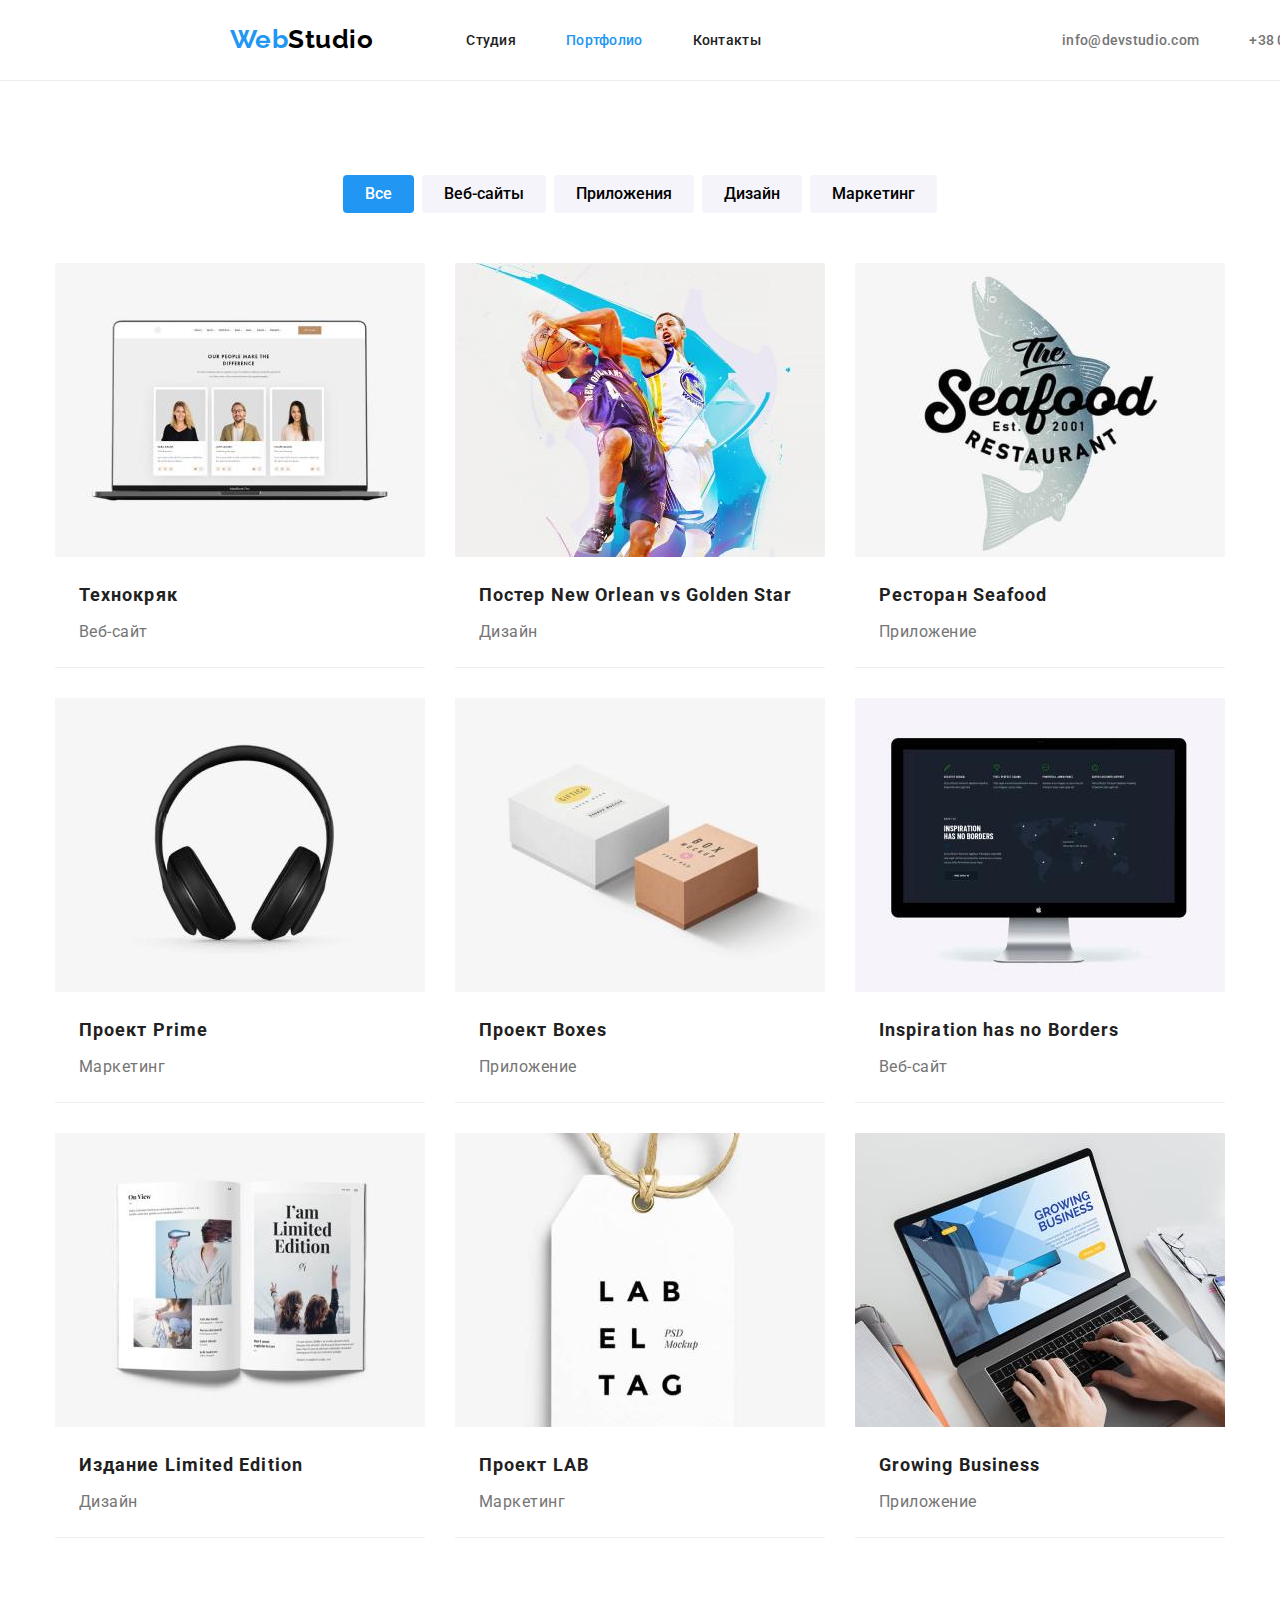
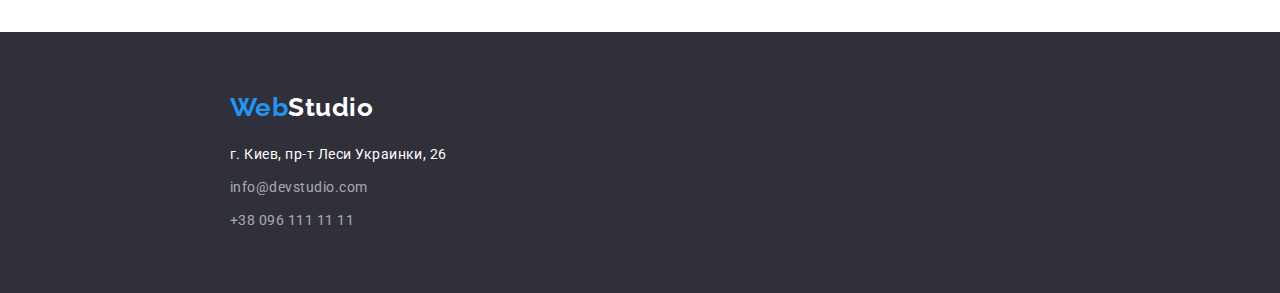
==== commit a01052b0: "HW3-final" ====
--- a/portfolio.html
+++ b/portfolio.html
@@ -16,7 +16,7 @@
 
     <!-- HEADER -->
     
-    <header class="hdr">
+    <header>
 
         <div class="container hdr">
 
@@ -48,7 +48,7 @@
       <h1 class="portfolio-title">Портфолио</h1>
 
       <!-- FILTERS -->
-            <ul class="filters-list">
+        <ul class="filters-list">
             <li class="filters-list-items"><button class="filters-list-button active-button" type="button">Все</button></li>
             <li class="filters-list-items"><button class="filters-list-button" type="button">Веб-сайты</button></li>
             <li class="filters-list-items"><button class="filters-list-button" type="button">Приложения</button></li>
@@ -61,51 +61,51 @@
 
         <!-- PROJECTS -->
 
-<div class="container"> 
+<div class="container cont-projects">
 
-            <ul class="projects-list">
+        <ul class="projects-list">
             <li class="projects-list-item">
-                <img src="./images/img1_1.jpg" width="370" alt="Фото_ноутбука">
+                <img class="projects-img" src="./images/img1_1.jpg" width="370" alt="Фото_ноутбука">
                 <h2 class="projects-list-subtitle">Технокряк</h2>
                 <p class="projects-list-text">Веб-сайт</p>
             </li>
             <li class="projects-list-item">
-                <img src="./images/img2_1.jpg" width="370" alt="Постер">
+                <img class="projects-img" src="./images/img2_1.jpg" width="370" alt="Постер">
                 <h2 class="projects-list-subtitle">Постер <span lang="en">New Orlean vs Golden Star</span></h2>
                 <p class="projects-list-text">Дизайн</p>
             </li>
             <li class="projects-list-item">
-                <img src="./images/img3_1.jpg" width="370" alt="Лого_ресторана">
+                <img class="projects-img" src="./images/img3_1.jpg" width="370" alt="Лого_ресторана">
                 <h2 class="projects-list-subtitle">Ресторан <span lang="en">Seafood</span></h2>
                 <p class="projects-list-text">Приложение</p>
             </li>
             <li class="projects-list-item">
-                <img src="./images/img4_1.jpg" width="370" alt="Фото_наушников">
+                <img class="projects-img" src="./images/img4_1.jpg" width="370" alt="Фото_наушников">
                 <h2 class="projects-list-subtitle">Проект <span lang="en">Prime</span></h2>
                 <p class="projects-list-text">Маркетинг</p>
             </li>
             <li class="projects-list-item">
-                <img src="./images/img5_1.jpg" width="370" alt="Коробки">
+                <img class="projects-img" src="./images/img5_1.jpg" width="370" alt="Коробки">
                 <h2 class="projects-list-subtitle">Проект <span lang="en">Boxes</span></h2>
                 <p class="projects-list-text">Приложение</p>
             </li>
             <li class="projects-list-item">
-                <img src="./images/img6_1.jpg" width="370" alt="Монитор">
+                <img class="projects-img" src="./images/img6_1.jpg" width="370" alt="Монитор">
                 <h2 class="projects-list-subtitle" lang="en">Inspiration has no Borders</h2>
                 <p class="projects-list-text">Веб-сайт</p>
             </li>
             <li class="projects-list-item">
-                <img src="./images/img7_1.jpg" width="370" alt="Книга">
+                <img class="projects-img" src="./images/img7_1.jpg" width="370" alt="Книга">
                 <h2 class="projects-list-subtitle">Издание <span lang="en">Limited Edition</span></h2>
                 <p class="projects-list-text">Дизайн</p>
             </li>
             <li class="projects-list-item">
-                <img src="./images/img8_1.jpg" width="370" alt="Бирка">
+                <img class="projects-img" src="./images/img8_1.jpg" width="370" alt="Бирка">
                 <h2 class="projects-list-subtitle">Проект <span lang="en">LAB</span></h2>
                 <p class="projects-list-text">Маркетинг</p>
             </li>
             <li class="projects-list-item">
-                <img src="./images/img9_1.jpg" width="370" alt="Ноутбук_на_столе">
+                <img class="projects-img" src="./images/img9_1.jpg" width="370" alt="Ноутбук_на_столе">
                 <h2 class="projects-list-subtitle" lang="en">Growing Business</h2>
                 <p class="projects-list-text">Приложение</p>
             </li>
--- a/css/styles.css
+++ b/css/styles.css
@@ -38,6 +38,8 @@
 /* HEADER */
 .container {
   width: 1200px;
+  padding-left: 15px;
+  padding-right: 15px;
   display: flex;
   flex-direction: column;
   margin-left: auto;
@@ -68,81 +70,76 @@
 }
 .navigation {
   display: flex;
-  flex-direction: row;
-}
-.hdr-list-items {
-  display: flex;
-  flex-direction: row;
-  margin-right: 50px;
-}
-.nav-list {
-  text-decoration: none;
-}
-.nav-list1 {
-  text-decoration: none;
-}
-.hdr-list {
-  list-style: none;
-  display: flex;
-  flex-direction: row;
-  margin-left: 93px;
-  padding-top: 32px;
-  padding-bottom: 32px;
-}
-
-.hdr-list1 {
-  list-style: none;
-  display: inline-block;
-  flex-direction: row;
-  margin-top: 32px;
-  margin-right: 0;
-  margin-bottom: 32px;
-  margin-left: 281px;
-}
-.hdr-list-items1 {
-  margin-right: 50px;
-  display: inline-block;
-}
-.nav-list {
-  font-weight: 500;
-  font-size: 14px;
-  line-height: 1.14;
-  letter-spacing: 0.02em;
-  color: var(--main-h2h3);
-}
-
-.nav-list1 {
-  font-weight: 500;
-  font-size: 14px;
-  line-height: 1.14;
-  letter-spacing: 0.02em;
-  color: var(--main-text);
-}
-
-.logo-studio {
-  color: var(--logo-text);
-  font-family: Raleway;
-  font-weight: 700;
-  font-size: 26px;
-  line-height: 1.19;
-}
-
+  align-items: center;
+}
 .logo-hdr,
 .logo-ftr {
   color: var(--accent);
   font-family: Raleway;
   font-weight: 700;
   font-size: 26px;
+  line-height: 1.2;
+  text-decoration: none;
+}
+.logo-hdr {
+  margin-left: 215px;
+  padding-top: 24px;
+  padding-bottom: 25px;
+}
+.nav-list {
+  text-decoration: none;
+}
+.nav-list1 {
+  text-decoration: none;
+}
+.hdr-list {
+  list-style: none;
+  display: flex;
+  margin-left: 93px;
+}
+.hdr-list .hdr-list-items + .hdr-list-items {
+  margin-left: 50px;
+}
+
+.hdr-list1 {
+  list-style: none;
+  display: flex;
+  align-items: center;
+  margin-left: auto;
+  margin-right: 215px;
+}
+.hdr-list1 .hdr-list-items1 + .hdr-list-items1 {
+  margin-left: 50px;
+}
+
+.nav-list {
+  font-weight: 500;
+  font-size: 14px;
+  line-height: 1.14;
+  letter-spacing: 0.02em;
+  color: var(--main-h2h3);
+  padding-top: 32px;
+  padding-bottom: 32px;
+}
+
+.nav-list1 {
+  font-weight: 500;
+  font-size: 14px;
+  line-height: 1.14;
+  letter-spacing: 0.02em;
+  color: var(--main-text);
+  padding-top: 32px;
+  padding-bottom: 32px;
+}
+
+.logo-studio {
+  color: var(--logo-text);
+  font-family: Raleway;
+  font-weight: 700;
+  font-size: 26px;
   line-height: 1.19;
-  text-decoration: none;
-}
-.logo-hdr {
-  margin-top: 24px;
-  margin-bottom: 25px;
-  margin-left: 215px;
-  display: inline-block;
-  flex-direction: row;
-}
+}
+
 .current:hover,
 .current:focus,
 .nav-list:hover,
@@ -211,15 +208,13 @@
 .section2-list {
   list-style: none;
   display: flex;
-  flex-direction: row;
-  width: 1200px;
-  outline: 1px solid black;
-  margin-right: -30px;
-}
-.sec2-list-item {
-  /* margin-right: 30px; */
-  flex-basis: calc((100% -30px) / 4);
-}
+  justify-content: center;
+}
+
+.section2-list .sec2-list-item + .sec2-list-item {
+  margin-left: 30px;
+}
+
 .section2-subtitle {
   font-weight: 700;
   font-size: 14px;
@@ -247,12 +242,17 @@
 }
 .section3-list {
   display: flex;
-  flex-direction: row;
   margin-top: 50px;
+  justify-content: center;
+}
+.section3-list .section3-list-item + .section3-list-item {
+  margin-left: 30px;
 }
 .section3-list-item {
   list-style: none;
-  margin-right: 30px;
+}
+.section3-img {
+  display: block;
 }
 /* section4 */
 .section4 {
@@ -275,13 +275,13 @@
   margin-right: auto;
   margin-left: auto;
   display: flex;
-  flex-direction: row;
-  width: 1170px;
+}
+.section4-list .section4-list-item + .section4-list-item {
+  margin-left: 30px;
 }
 .section4-list-item {
   list-style: none;
   background-color: var(--background);
-  margin-right: 30px;
 }
 
 .section4-list-title {
@@ -311,11 +311,11 @@
   width: 1600px;
   margin: 0 auto;
   padding-top: 60px;
-  padding-bottom: 51px;
+  padding-bottom: 60px;
 }
 .logo-ftr {
   margin-left: 215px;
-  margin-right: 1240px;
+  margin-right: auto;
 }
 .foot-adrs {
   text-decoration: none;
@@ -337,14 +337,15 @@
   color: var(--background);
   margin-top: 20px;
   margin-left: 215px;
+  margin-right: 0;
 }
 .foot-list {
   list-style: none;
   display: flex;
   flex-direction: column;
 }
-.foot-list-item {
-  margin-bottom: 9px;
+.foot-list .foot-list-item + .foot-list-item {
+  margin-top: 9px;
 }
 .foot-adrs {
   font-size: 14px;
@@ -368,8 +369,6 @@
 }
 
 /* PORTFOLIO */
-.portfolio {
-}
 .portfolio-title {
   display: none;
 }
@@ -378,17 +377,14 @@
 .filters-list {
   background-color: var(--background);
   display: flex;
-  flex-direction: row;
   justify-content: center;
   margin-top: 0;
   margin-bottom: 50px;
   list-style: none;
 }
-.filters-list-items {
-  /* flex-basis: calc((100% - 8px) / 5); */
-  margin-right: 8px;
-}
-
+.filters-list .filters-list-items + .filters-list-items {
+  margin-left: 8px;
+}
 .filters-list-button {
   font-family: Roboto;
   background-color: var(--section4-bckgnd);
@@ -414,19 +410,30 @@
 }
 
 /* PROJECTS */
+.cont-projects {
+  width: 1200px;
+  margin-right: auto;
+  margin-left: auto;
+}
 .projects-list {
   list-style: none;
   display: flex;
   flex-wrap: wrap;
-  padding: 0;
-  margin-bottom: -30px;
-  margin-right: -30px;
-  max-width: 1200px;
 }
 .projects-list-item {
   border-bottom: 1px solid var(--projects-border);
-  flex-basis: calc((100% - 0px) / 3);
-}
+  width: 370px;
+  flex-basis: calc((100% - 60px) / 3);
+  margin-right: 30px;
+  margin-bottom: 30px;
+}
+.projects-list-item:nth-last-child(-n + 3) {
+  margin-bottom: 0px;
+}
+.projects-list-item:nth-child(3n) {
+  margin-right: 0px;
+}
+
 .projects-list-subtitle {
   font-weight: 700;
   font-size: 18px;
@@ -444,3 +451,6 @@
   margin-bottom: 20px;
   margin-left: 24px;
 }
+.projects-img {
+  display: block;
+}
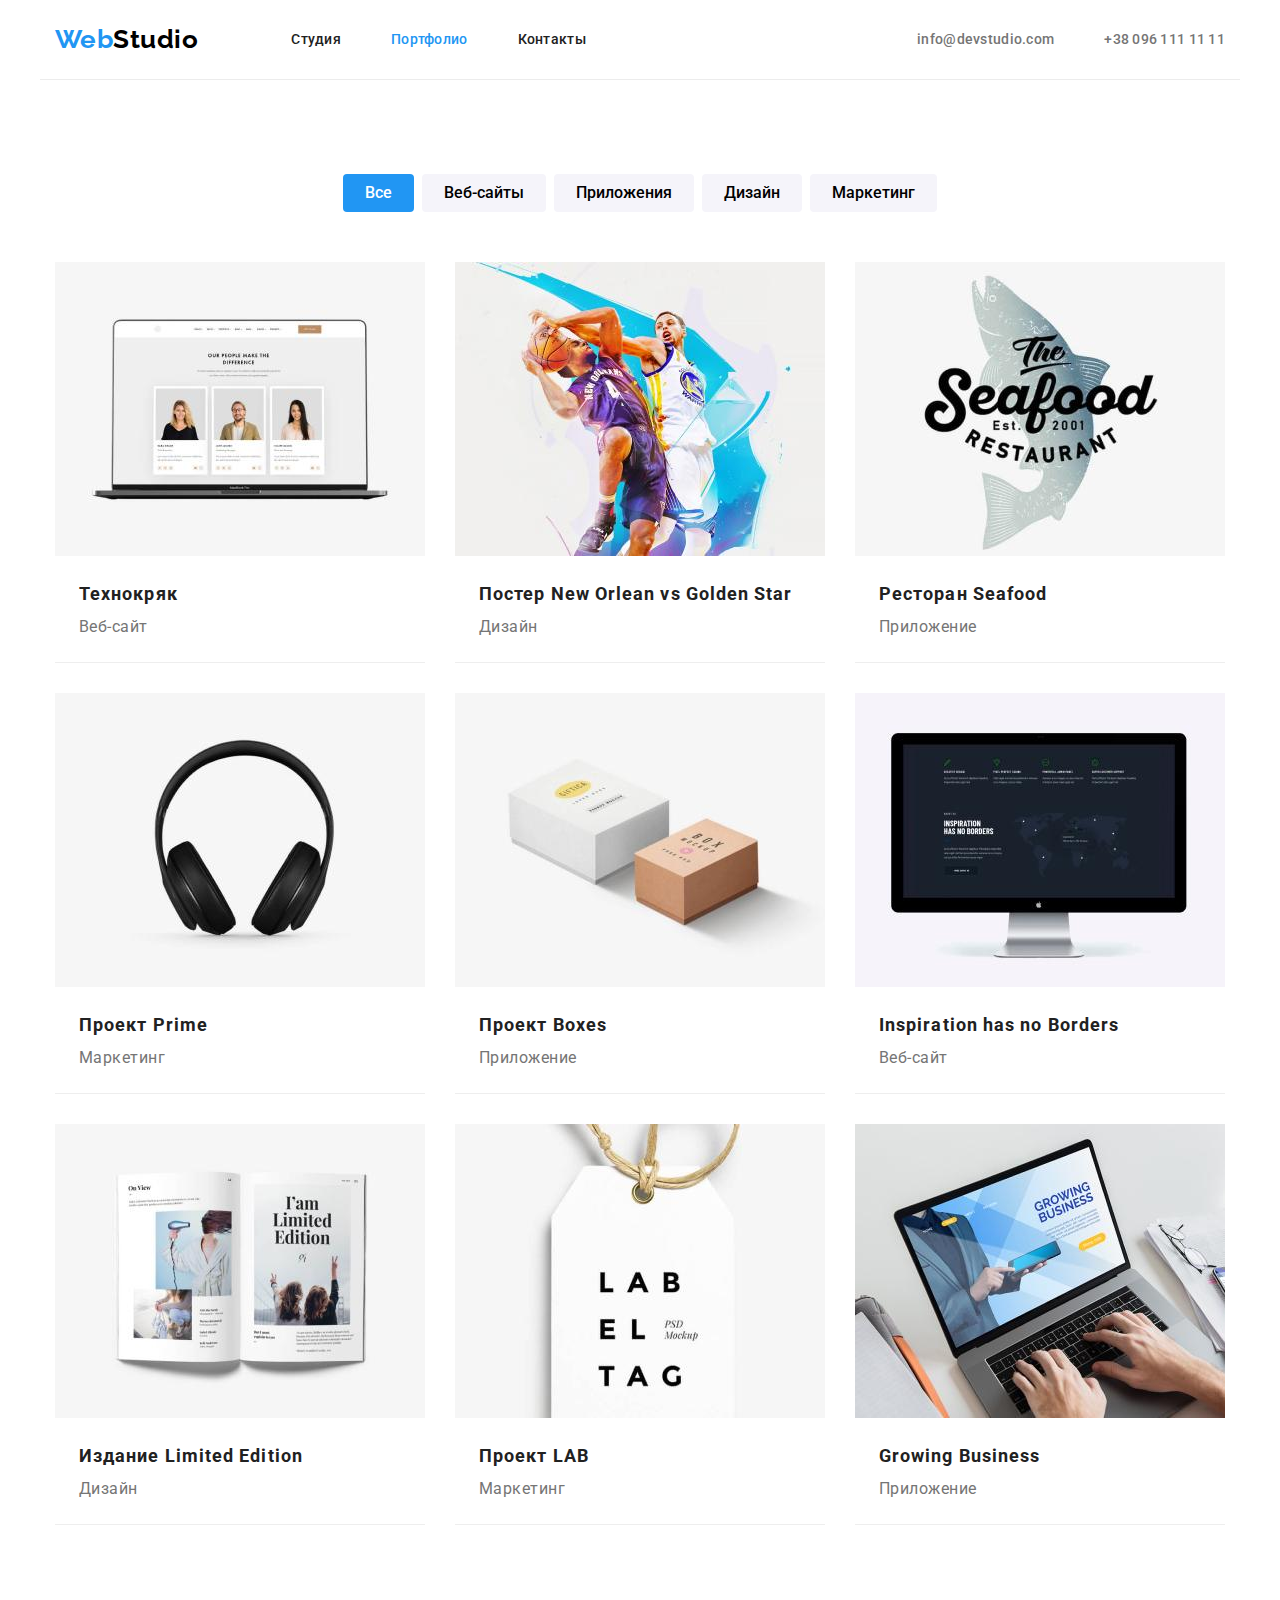
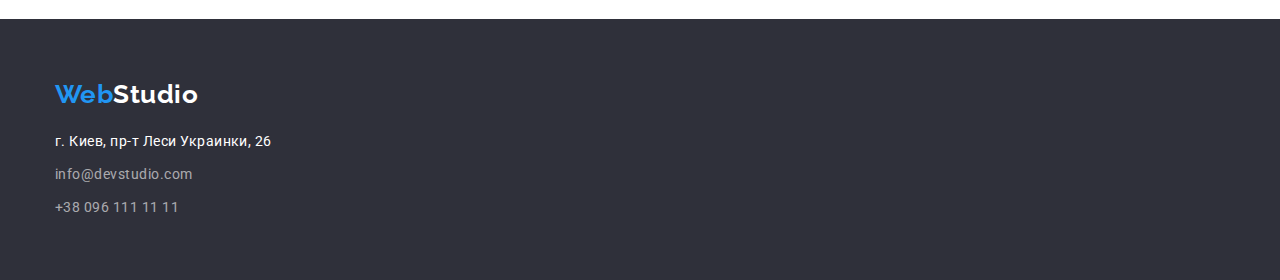
==== commit f1cd492f: "HW3-fix1" ====
--- a/portfolio.html
+++ b/portfolio.html
@@ -43,7 +43,7 @@
       
       <section class="section">
 
-          <div class="container">
+          <div class="container cont-filters">
 
       <h1 class="portfolio-title">Портфолио</h1>
 
@@ -66,48 +66,66 @@
         <ul class="projects-list">
             <li class="projects-list-item">
                 <img class="projects-img" src="./images/img1_1.jpg" width="370" alt="Фото_ноутбука">
+            <div class="projects-text">
                 <h2 class="projects-list-subtitle">Технокряк</h2>
                 <p class="projects-list-text">Веб-сайт</p>
+            </div>
             </li>
             <li class="projects-list-item">
                 <img class="projects-img" src="./images/img2_1.jpg" width="370" alt="Постер">
+                <div class="projects-text">
                 <h2 class="projects-list-subtitle">Постер <span lang="en">New Orlean vs Golden Star</span></h2>
                 <p class="projects-list-text">Дизайн</p>
+            </div>
             </li>
             <li class="projects-list-item">
                 <img class="projects-img" src="./images/img3_1.jpg" width="370" alt="Лого_ресторана">
+                <div class="projects-text">
                 <h2 class="projects-list-subtitle">Ресторан <span lang="en">Seafood</span></h2>
                 <p class="projects-list-text">Приложение</p>
+            </div>
             </li>
             <li class="projects-list-item">
                 <img class="projects-img" src="./images/img4_1.jpg" width="370" alt="Фото_наушников">
+                <div class="projects-text">
                 <h2 class="projects-list-subtitle">Проект <span lang="en">Prime</span></h2>
                 <p class="projects-list-text">Маркетинг</p>
+            </div>
             </li>
             <li class="projects-list-item">
                 <img class="projects-img" src="./images/img5_1.jpg" width="370" alt="Коробки">
+                <div class="projects-text">
                 <h2 class="projects-list-subtitle">Проект <span lang="en">Boxes</span></h2>
                 <p class="projects-list-text">Приложение</p>
+            </div>
             </li>
             <li class="projects-list-item">
                 <img class="projects-img" src="./images/img6_1.jpg" width="370" alt="Монитор">
+                <div class="projects-text">
                 <h2 class="projects-list-subtitle" lang="en">Inspiration has no Borders</h2>
                 <p class="projects-list-text">Веб-сайт</p>
+            </div>
             </li>
             <li class="projects-list-item">
                 <img class="projects-img" src="./images/img7_1.jpg" width="370" alt="Книга">
+                <div class="projects-text">
                 <h2 class="projects-list-subtitle">Издание <span lang="en">Limited Edition</span></h2>
                 <p class="projects-list-text">Дизайн</p>
+            </div>
             </li>
             <li class="projects-list-item">
                 <img class="projects-img" src="./images/img8_1.jpg" width="370" alt="Бирка">
+                <div class="projects-text">
                 <h2 class="projects-list-subtitle">Проект <span lang="en">LAB</span></h2>
                 <p class="projects-list-text">Маркетинг</p>
+            </div>
             </li>
             <li class="projects-list-item">
                 <img class="projects-img" src="./images/img9_1.jpg" width="370" alt="Ноутбук_на_столе">
+                <div class="projects-text">
                 <h2 class="projects-list-subtitle" lang="en">Growing Business</h2>
                 <p class="projects-list-text">Приложение</p>
+            </div>
             </li>
             </ul>
         
@@ -118,11 +136,11 @@
     </main>
 
     <!-- FOOTER -->
+<footer class="foot">
 
-    <footer class="foot">
-    
-        <div class="container foot">
-    
+    <div class="container">
+
+        <div class="cont-ftr">
             <a class="logo-ftr" href="index.html">Web<span class="logo-studio-footer">Studio</span></a>
             <address class="adrs">
                 <ul class="foot-list">
@@ -131,12 +149,14 @@
                             г. Киев, пр-т Леси Украинки, 26</a> </li>
                     <li class="foot-list-item"><a class="foot-contacts"
                             href="mailto:info@devstudio.com">info@devstudio.com</a></li>
-                    <li class="foot-list-item"><a class="foot-contacts" href="tel:+380961111111">+38 096 111 11 11</a></li>
+                    <li class="foot-list-item"><a class="foot-contacts" href="tel:+380961111111">+38 096 111 11 11</a>
+                    </li>
                 </ul>
             </address>
-    
         </div>
-    
-    </footer>
+
+    </div>
+</footer>
+
 </body>
 </html>--- a/css/styles.css
+++ b/css/styles.css
@@ -37,11 +37,10 @@
 
 /* HEADER */
 .container {
+  display: flex;
   width: 1200px;
   padding-left: 15px;
   padding-right: 15px;
-  display: flex;
-  flex-direction: column;
   margin-left: auto;
   margin-right: auto;
 }
@@ -49,15 +48,11 @@
 .section {
   padding-top: 94px;
   padding-bottom: 94px;
-  width: 1200px;
-  margin-left: auto;
-  margin-right: auto;
 }
 .hdr {
-  width: 1600px;
   margin: 0 auto;
   display: flex;
-  flex-direction: row;
+  justify-content: space-between;
   border-bottom: 1px solid var(--header-border);
 }
 .hdr-list .current {
@@ -82,19 +77,31 @@
   text-decoration: none;
 }
 .logo-hdr {
-  margin-left: 215px;
-  padding-top: 24px;
-  padding-bottom: 25px;
+  padding: 24px 0;
 }
 .nav-list {
-  text-decoration: none;
-}
+  display: block;
+  font-weight: 500;
+  font-size: 14px;
+  line-height: 1.14;
+  letter-spacing: 0.02em;
+  text-decoration: none;
+  color: var(--main-h2h3);
+}
+
 .nav-list1 {
-  text-decoration: none;
+  display: block;
+  font-weight: 500;
+  font-size: 14px;
+  line-height: 1.14;
+  letter-spacing: 0.02em;
+  text-decoration: none;
+  color: var(--main-text);
 }
 .hdr-list {
   list-style: none;
   display: flex;
+  align-items: center;
   margin-left: 93px;
 }
 .hdr-list .hdr-list-items + .hdr-list-items {
@@ -105,31 +112,9 @@
   list-style: none;
   display: flex;
   align-items: center;
-  margin-left: auto;
-  margin-right: 215px;
 }
 .hdr-list1 .hdr-list-items1 + .hdr-list-items1 {
   margin-left: 50px;
-}
-
-.nav-list {
-  font-weight: 500;
-  font-size: 14px;
-  line-height: 1.14;
-  letter-spacing: 0.02em;
-  color: var(--main-h2h3);
-  padding-top: 32px;
-  padding-bottom: 32px;
-}
-
-.nav-list1 {
-  font-weight: 500;
-  font-size: 14px;
-  line-height: 1.14;
-  letter-spacing: 0.02em;
-  color: var(--main-text);
-  padding-top: 32px;
-  padding-bottom: 32px;
 }
 
 .logo-studio {
@@ -154,12 +139,12 @@
 /* section 1 */
 .hero {
   display: flex;
-  flex-direction: column;
-  justify-content: center;
   background-color: var(--hero-background);
-  width: 1600px;
-  margin: 0 auto;
-  padding: 0;
+  padding-top: 200px;
+  padding-bottom: 200px;
+}
+.cont-hero {
+  flex-direction: column;
 }
 
 .section1-title {
@@ -170,7 +155,6 @@
   text-transform: uppercase;
   color: var(--background);
   text-align: center;
-  margin-top: 200px;
 }
 
 .btn {
@@ -181,15 +165,14 @@
   font-weight: 700;
   font-size: 16px;
   line-height: 1.87;
-  text-align: center;
   letter-spacing: 0.06em;
   border: none;
   border-radius: 4px;
+  display: block;
+  padding: 10px 32px;
   margin-top: 30px;
-  margin-bottom: 200px;
-  margin-right: auto;
-  margin-left: auto;
-  padding: 10px 32px;
+  margin-left: auto;
+  margin-right: auto;
 }
 
 .btn:hover,
@@ -233,6 +216,9 @@
 .section3 {
   padding-top: 0;
 }
+.cont3 {
+  flex-direction: column;
+}
 .section3-title {
   font-weight: 700;
   font-size: 36px;
@@ -257,17 +243,15 @@
 /* section4 */
 .section4 {
   background-color: var(--section4-bckgnd);
-  width: 1600px;
-  margin-right: auto;
-  margin-left: auto;
-}
-
+}
+.cont4 {
+  flex-direction: column;
+}
 .section4-title {
   font-weight: 700;
   font-size: 36px;
   line-height: 1.16;
   display: flex;
-  flex-direction: row;
   justify-content: center;
 }
 .section4-list {
@@ -304,18 +288,14 @@
 }
 
 /* footer */
-.container.foot {
+.foot {
   background-color: var(--hero-background);
-  display: flex;
-  flex-direction: column;
-  width: 1600px;
-  margin: 0 auto;
   padding-top: 60px;
   padding-bottom: 60px;
 }
-.logo-ftr {
-  margin-left: 215px;
-  margin-right: auto;
+.cont-ftr {
+  display: flex;
+  flex-direction: column;
 }
 .foot-adrs {
   text-decoration: none;
@@ -336,8 +316,6 @@
   font-style: normal;
   color: var(--background);
   margin-top: 20px;
-  margin-left: 215px;
-  margin-right: 0;
 }
 .foot-list {
   list-style: none;
@@ -374,6 +352,11 @@
 }
 
 /* FILTERS */
+.cont-filters {
+  flex-direction: column;
+  margin-left: auto;
+  margin-right: auto;
+}
 .filters-list {
   background-color: var(--background);
   display: flex;
@@ -433,23 +416,28 @@
 .projects-list-item:nth-child(3n) {
   margin-right: 0px;
 }
-
+.projects-text {
+  display: flex;
+  flex-direction: column;
+  justify-content: center;
+  margin: 20px 24px;
+}
 .projects-list-subtitle {
   font-weight: 700;
   font-size: 18px;
   line-height: 2;
   letter-spacing: 0.06em;
-  margin-top: 20px;
+  /* margin-top: 20px;
   margin-bottom: 4px;
-  margin-left: 24px;
+  margin-left: 24px; */
 }
 .projects-list-text {
   font-size: 16px;
   line-height: 1.87;
   color: var(--main-text);
-  margin-top: 4px;
+  /* margin-top: 4px;
   margin-bottom: 20px;
-  margin-left: 24px;
+  margin-left: 24px; */
 }
 .projects-img {
   display: block;
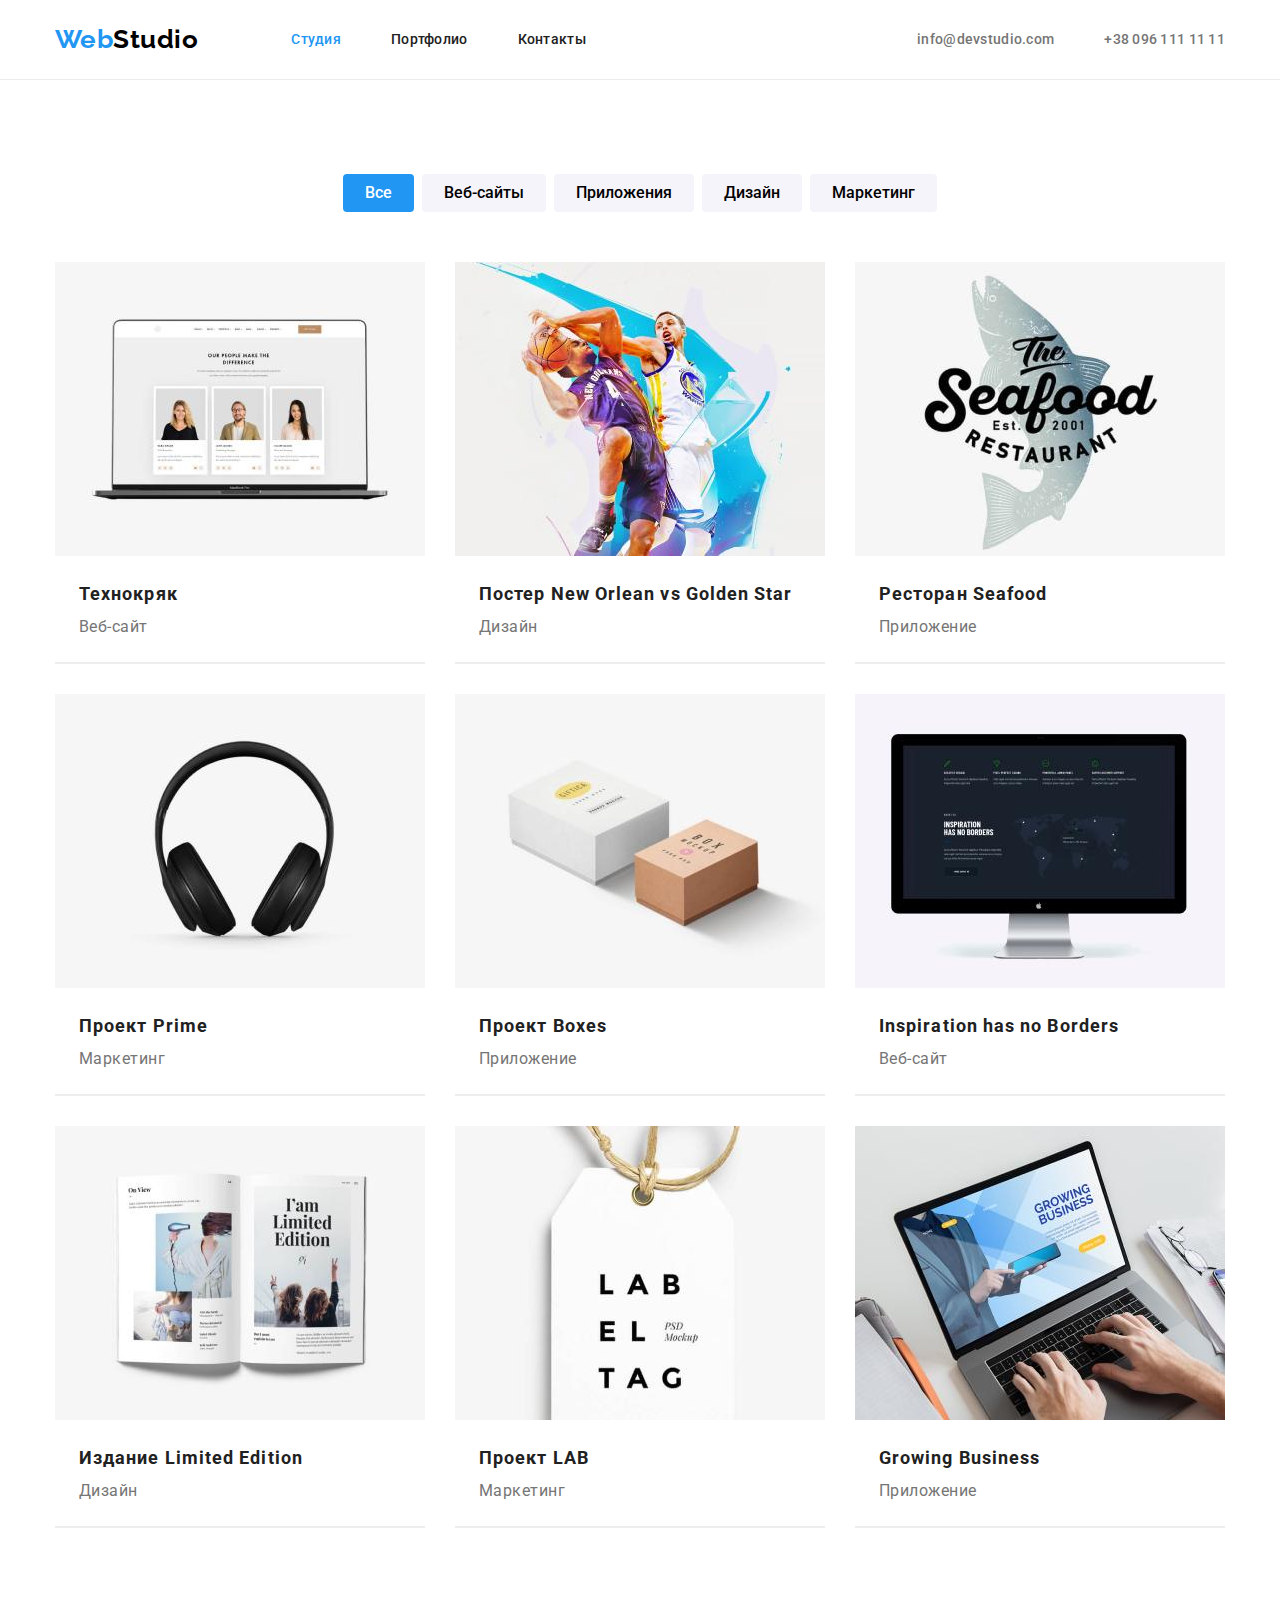
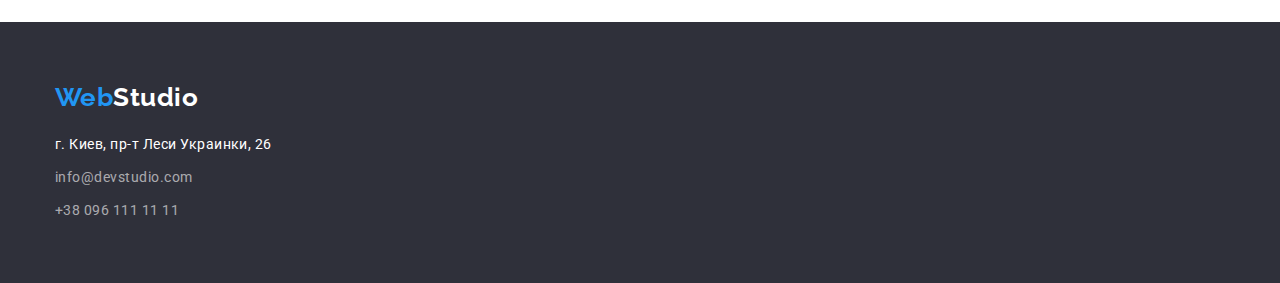
==== commit 36dea803: "HW3-fix2" ====
--- a/portfolio.html
+++ b/portfolio.html
@@ -16,25 +16,26 @@
 
     <!-- HEADER -->
     
-    <header>
-
+    <header class="header-box">
+    
         <div class="container hdr">
-
-        <nav class="navigation">
-            <a class="logo-hdr" href="index.html">Web<span class="logo-studio">Studio</span></a>
-            <ul class="hdr-list">
-                <li class="hdr-list-items"><a class="nav-list" href="index.html">Студия</a></li>
-                <li class="hdr-list-items"><a class="nav-list current" href="portfolio.html">Портфолио</a></li>
-                <li class="hdr-list-items"><a class="nav-list" href="">Контакты</a></li>
+    
+            <nav class="navigation">
+                <a class="logo-hdr" href="index.html">Web<span class="logo-studio">Studio</span></a>
+                <ul class="navigation-list">
+                    <li class="navigation-list-items"><a class="navigation-link current" href="index.html">Студия</a></li>
+                    <li class="navigation-list-items"><a class="navigation-link" href="portfolio.html">Портфолио</a></li>
+                    <li class="navigation-list-items"><a class="navigation-link" href="">Контакты</a></li>
+                </ul>
+            </nav>
+            <ul class="contacts-list">
+                <li class="contacts-list-items"><a class="contacts-link"
+                        href="mailto:info@devstudio.com">info@devstudio.com</a></li>
+                <li class="contacts-list-items"><a class="contacts-link" href="tel:+380961111111">+38 096 111 11 11</a></li>
             </ul>
-        </nav>
-        <ul class="hdr-list1">
-            <li class="hdr-list-items1"><a class="nav-list1" href="mailto:info@devstudio.com">info@devstudio.com</a></li>
-            <li class="hdr-list-items1"><a class="nav-list1" href="tel:+380961111111">+38 096 111 11 11</a></li>
-        </ul>
-
-    </div>
-
+    
+        </div>
+    
     </header>
         
     <!-- MAIN PART -->
--- a/css/styles.css
+++ b/css/styles.css
@@ -49,13 +49,14 @@
   padding-top: 94px;
   padding-bottom: 94px;
 }
+.header-box {
+  border-bottom: 1px solid var(--header-border);
+}
 .hdr {
   margin: 0 auto;
   display: flex;
-  justify-content: space-between;
-  border-bottom: 1px solid var(--header-border);
-}
-.hdr-list .current {
+}
+.navigation-list .current {
   font-weight: 500;
   font-size: 14px;
   line-height: 1.14;
@@ -79,7 +80,7 @@
 .logo-hdr {
   padding: 24px 0;
 }
-.nav-list {
+.navigation-link {
   display: block;
   font-weight: 500;
   font-size: 14px;
@@ -89,7 +90,7 @@
   color: var(--main-h2h3);
 }
 
-.nav-list1 {
+.contacts-link {
   display: block;
   font-weight: 500;
   font-size: 14px;
@@ -98,22 +99,29 @@
   text-decoration: none;
   color: var(--main-text);
 }
-.hdr-list {
+.navigation-list {
   list-style: none;
   display: flex;
   align-items: center;
   margin-left: 93px;
 }
-.hdr-list .hdr-list-items + .hdr-list-items {
+.navigation-list-items {
+  display: flex;
+}
+.navigation-list .navigation-list-items + .navigation-list-items {
   margin-left: 50px;
 }
 
-.hdr-list1 {
-  list-style: none;
-  display: flex;
+.contacts-list {
+  list-style: none;
+  display: flex;
+  margin-left: auto;
   align-items: center;
 }
-.hdr-list1 .hdr-list-items1 + .hdr-list-items1 {
+.contacts-list-items {
+  display: flex;
+}
+.contacts-list .contacts-list-items + .contacts-list-items {
   margin-left: 50px;
 }
 
@@ -127,10 +135,10 @@
 
 .current:hover,
 .current:focus,
-.nav-list:hover,
-.nav-list:focus,
-.nav-list1:hover,
-.nav-list1:focus {
+.navigation-link:hover,
+.navigation-link:focus,
+.contacts-link:hover,
+.contacts-link:focus {
   color: var(--accent);
 }
 
@@ -145,6 +153,8 @@
 }
 .cont-hero {
   flex-direction: column;
+  text-align: center;
+  justify-content: center;
 }
 
 .section1-title {
@@ -154,7 +164,9 @@
   letter-spacing: 0.06em;
   text-transform: uppercase;
   color: var(--background);
-  text-align: center;
+  width: 700px;
+  margin: 0 auto;
+  margin-bottom: 30px;
 }
 
 .btn {
@@ -170,7 +182,6 @@
   border-radius: 4px;
   display: block;
   padding: 10px 32px;
-  margin-top: 30px;
   margin-left: auto;
   margin-right: auto;
 }
@@ -193,7 +204,9 @@
   display: flex;
   justify-content: center;
 }
-
+.sec2-list-item {
+  width: 270px;
+}
 .section2-list .sec2-list-item + .sec2-list-item {
   margin-left: 30px;
 }
@@ -225,10 +238,10 @@
   line-height: 1.16;
   margin-right: auto;
   margin-left: auto;
+  margin-bottom: 50px;
 }
 .section3-list {
   display: flex;
-  margin-top: 50px;
   justify-content: center;
 }
 .section3-list .section3-list-item + .section3-list-item {
@@ -238,7 +251,9 @@
   list-style: none;
 }
 .section3-img {
-  display: block;
+  max-width: 100%;
+  display: block;
+  height: auto;
 }
 /* section4 */
 .section4 {
@@ -253,9 +268,9 @@
   line-height: 1.16;
   display: flex;
   justify-content: center;
+  margin-bottom: 50px;
 }
 .section4-list {
-  margin-top: 50px;
   margin-right: auto;
   margin-left: auto;
   display: flex;
@@ -267,14 +282,19 @@
   list-style: none;
   background-color: var(--background);
 }
-
+.section4-text {
+  padding-bottom: 30px;
+  padding-top: 30px;
+  padding-right: auto;
+  padding-left: auto;
+}
 .section4-list-title {
   font-weight: 500;
   font-size: 16px;
   line-height: 1.18;
   display: flex;
-  justify-content: center;
-  margin-top: 30px;
+  margin-bottom: 10px;
+  justify-content: center;
 }
 
 .section4-list-text {
@@ -282,9 +302,12 @@
   line-height: 1.18;
   display: flex;
   justify-content: center;
-  margin-top: 10px;
-  margin-bottom: 30px;
   color: var(--main-text);
+}
+.section4-img {
+  max-width: 100%;
+  display: block;
+  height: auto;
 }
 
 /* footer */
@@ -315,15 +338,20 @@
   line-height: 1.71;
   font-style: normal;
   color: var(--background);
-  margin-top: 20px;
+}
+.logo-ftr {
+  margin-bottom: 20px;
 }
 .foot-list {
   list-style: none;
   display: flex;
   flex-direction: column;
 }
-.foot-list .foot-list-item + .foot-list-item {
-  margin-top: 9px;
+.foot-list-item {
+  margin-bottom: 9px;
+}
+.foot-list-item:last-child {
+  margin-bottom: 0;
 }
 .foot-adrs {
   font-size: 14px;
@@ -420,7 +448,8 @@
   display: flex;
   flex-direction: column;
   justify-content: center;
-  margin: 20px 24px;
+  padding: 20px 24px;
+  border-bottom: 1px solid var(--header-border);
 }
 .projects-list-subtitle {
   font-weight: 700;
@@ -440,5 +469,7 @@
   margin-left: 24px; */
 }
 .projects-img {
-  display: block;
-}
+  max-width: 100%;
+  display: block;
+  height: auto;
+}
